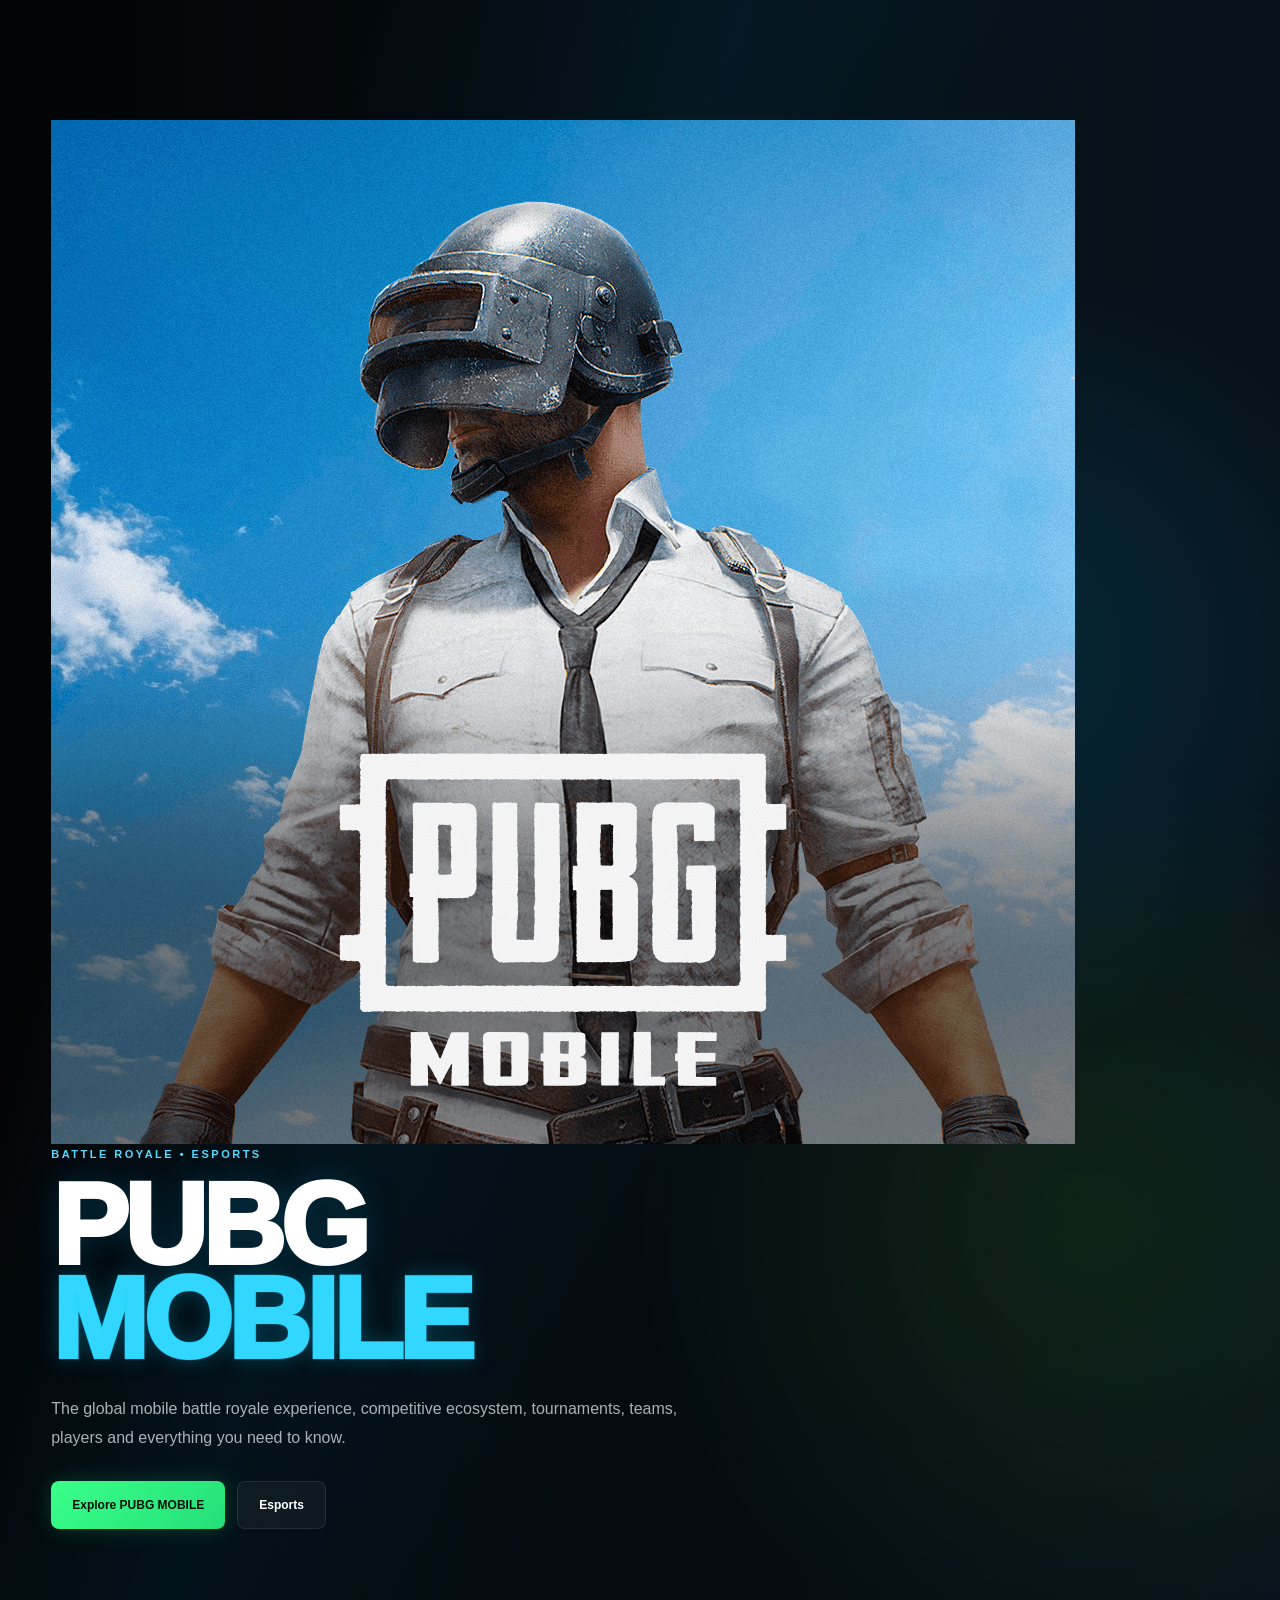
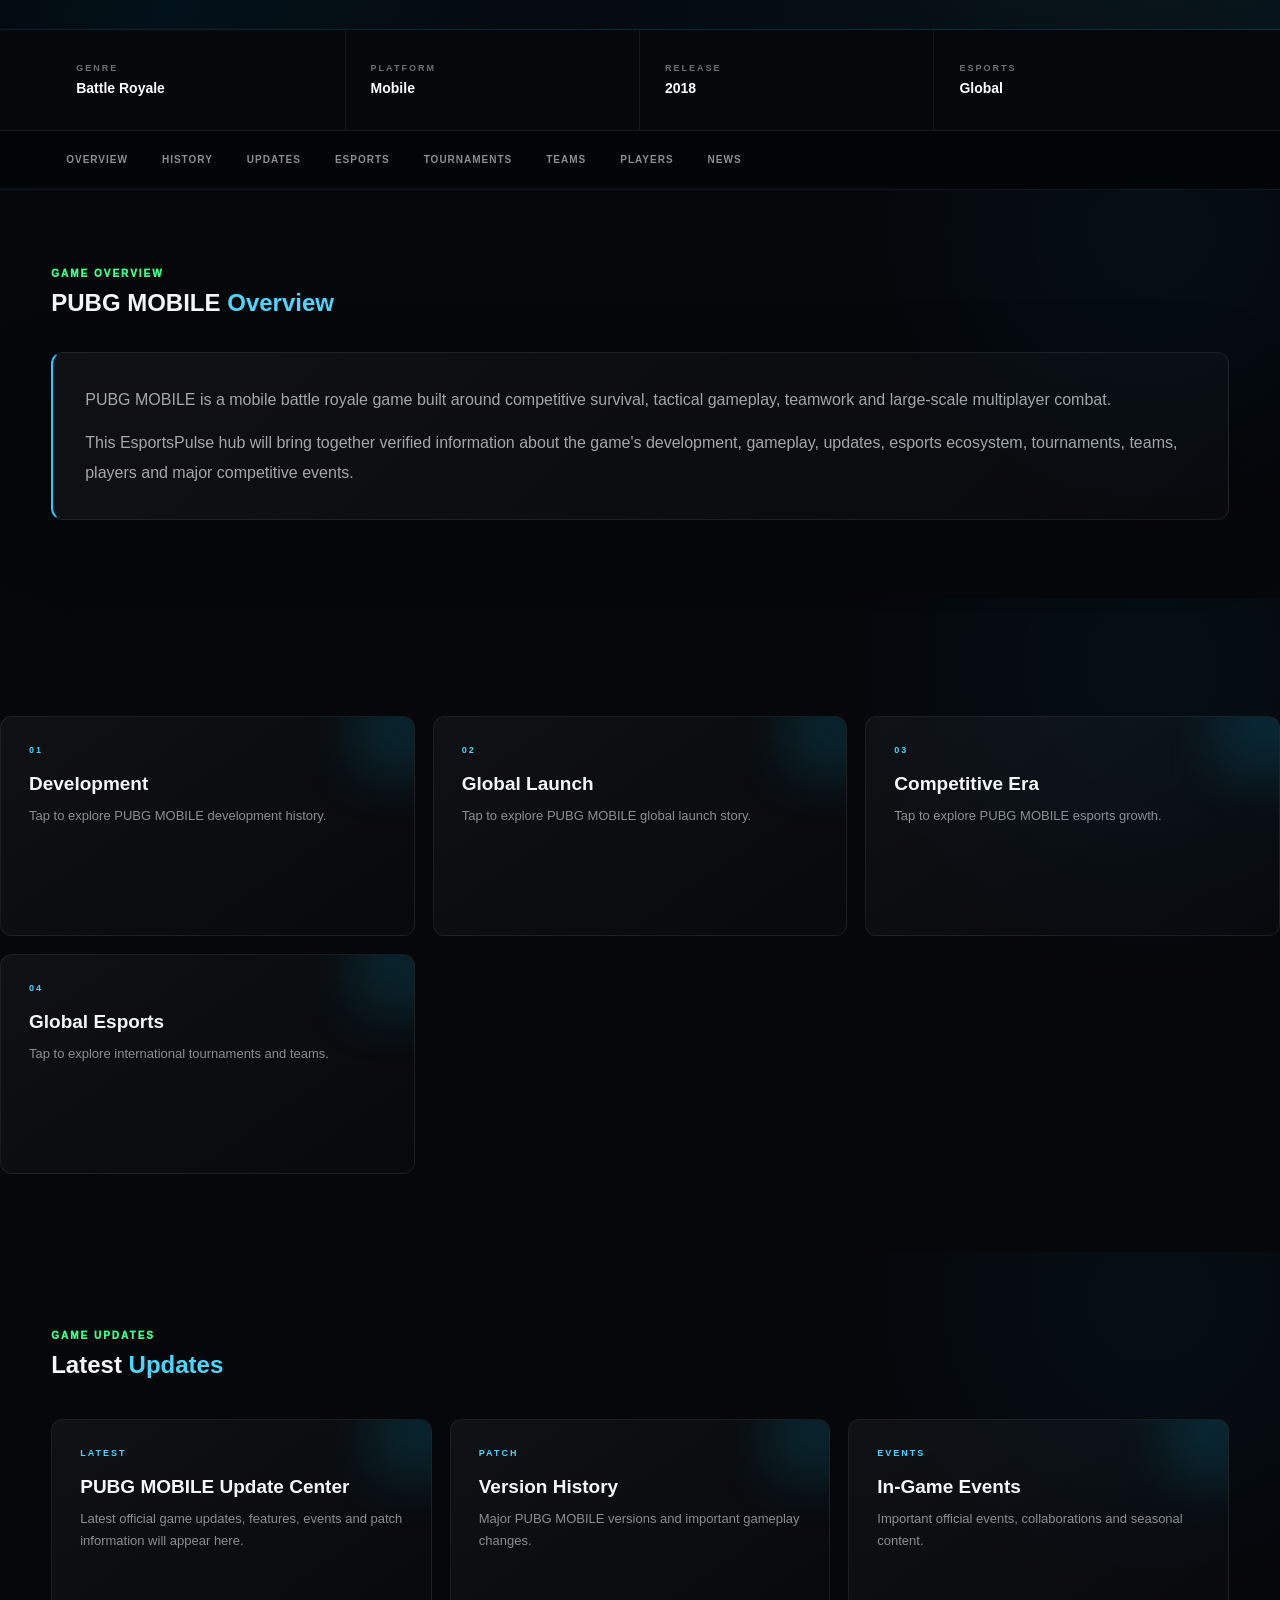
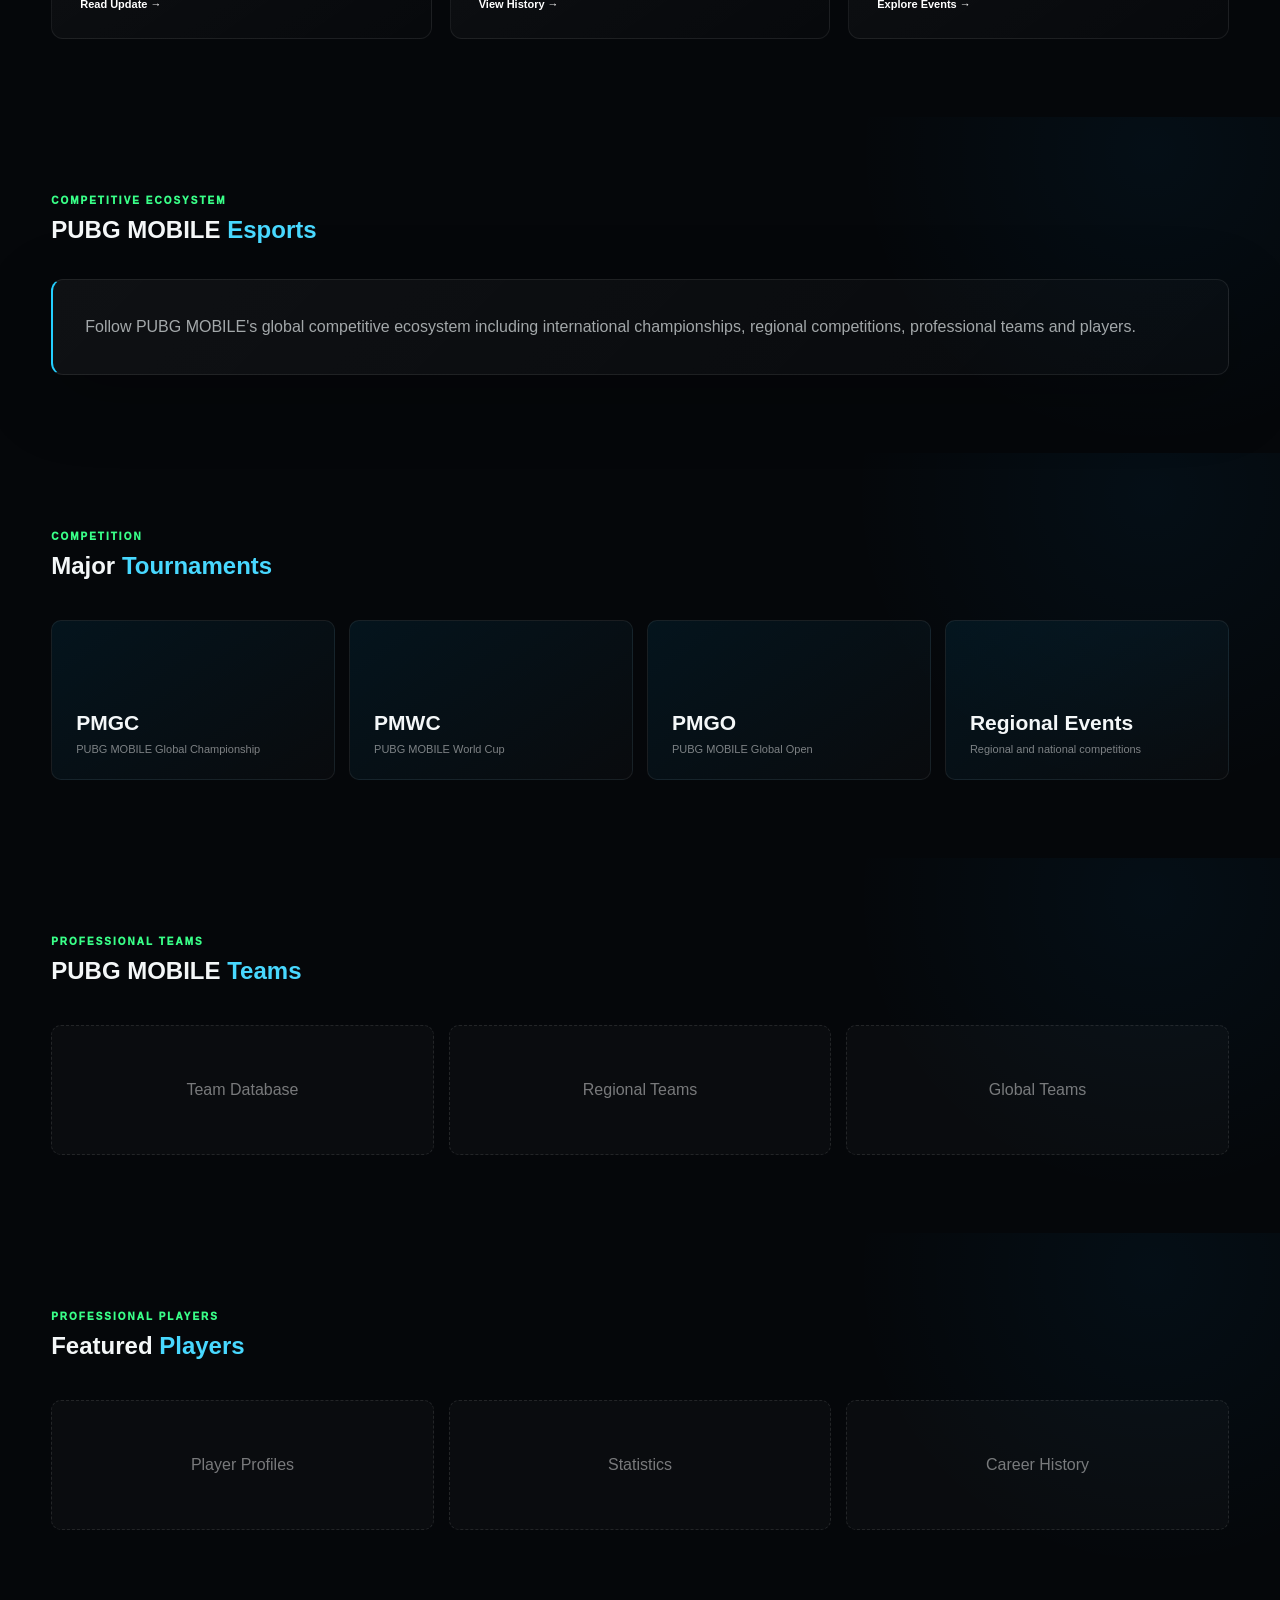
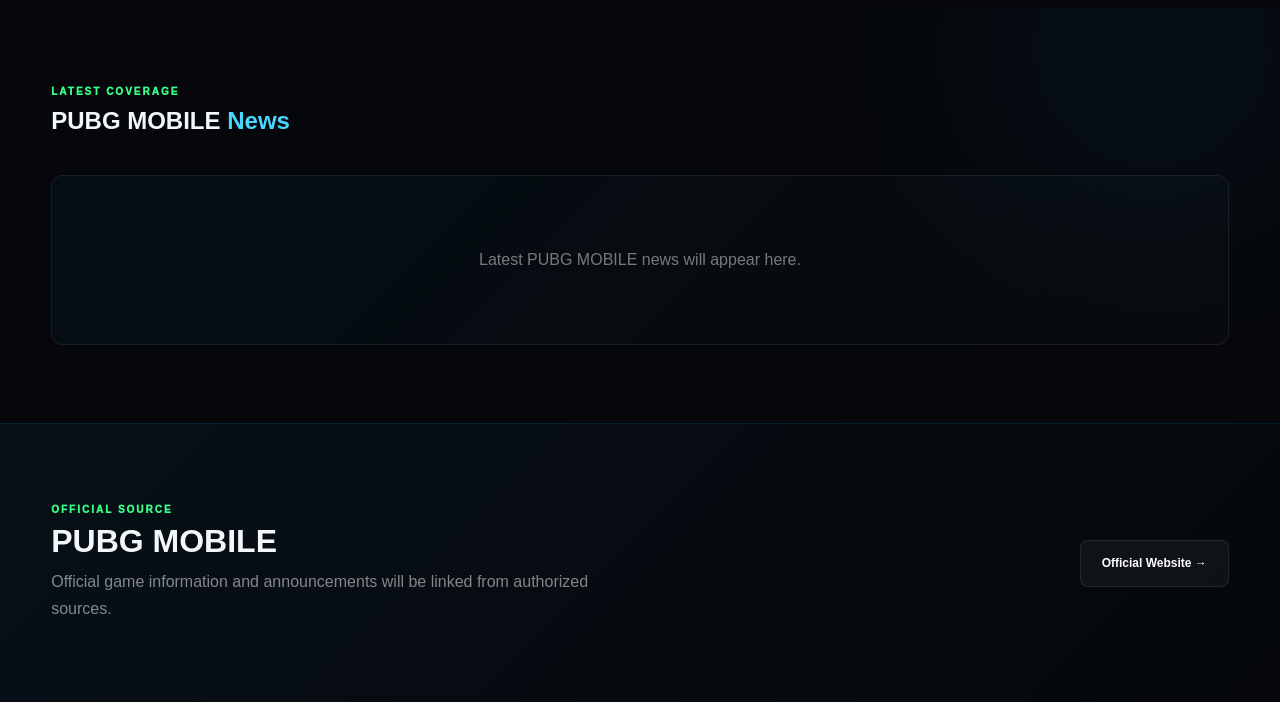
==== pages/games/pubg-mobile.html @ f6b33e16 "Update pubg-mobile.html" ====
<!DOCTYPE html>
<html lang="en">

<head>

    <meta charset="UTF-8">

    <meta
        name="viewport"
        content="width=device-width, initial-scale=1.0"
    >

    <title>PUBG MOBILE — EsportsPulse</title>

    <meta
        name="description"
        content="PUBG MOBILE — game history, updates, esports, tournaments, teams, players and latest news on EsportsPulse."
    >

    <meta
        name="theme-color"
        content="#05070a"
    >

    <link
        rel="stylesheet"
        href="../../css/style.css"
    >
    <style>
       .pubg-page {
       background: #05070a !important;
     }

       .pubg-hero {
       min-height: 650px !important;
       background: linear-gradient(90deg, #020406, #07131b) !important;
     }

       .pubg-hero h1 {
       color: #ffffff !important;
     }

       .pubg-hero h1 span {
       color: #31d7ff !important;
     }
</style>
</head>

<body>

    <!-- ================= PUBG MOBILE PAGE ================= -->

    <main class="pubg-page">

        <!-- HERO -->

        <section class="pubg-hero">

            <div class="pubg-hero-overlay"></div>

            <div class="pubg-hero-content">
                <img
                 src="../../assets/pubg-mobile-logo.jpg"
                 alt="PUBG MOBILE"
                 class="pubg-logo"
                 >

                <span class="eyebrow">
                    BATTLE ROYALE • ESPORTS
                </span>

                <h1>
                    PUBG
                    <span>MOBILE</span>
                </h1>

                <p>
                    The global mobile battle royale experience,
                    competitive ecosystem, tournaments, teams,
                    players and everything you need to know.
                </p>

                <div class="pubg-actions">

                    <a
                        href="#overview"
                        class="primary-button"
                    >
                        Explore PUBG MOBILE
                    </a>

                    <a
                        href="#esports"
                        class="secondary-button"
                    >
                        Esports
                    </a>

                </div>

            </div>

        </section>


        <!-- QUICK INFORMATION -->

        <section class="pubg-quick">

            <div class="container">

                <div class="pubg-quick-grid">

                    <div>
                        <small>GENRE</small>
                        <strong>Battle Royale</strong>
                    </div>

                    <div>
                        <small>PLATFORM</small>
                        <strong>Mobile</strong>
                    </div>

                    <div>
                        <small>RELEASE</small>
                        <strong>2018</strong>
                    </div>

                    <div>
                        <small>ESPORTS</small>
                        <strong>Global</strong>
                    </div>

                </div>

            </div>

        </section>


        <!-- NAVIGATION -->

        <section class="pubg-navigation">

            <div class="container">

                <nav>

                    <a href="#overview">
                        Overview
                    </a>

                    <a href="#history">
                        History
                    </a>

                    <a href="#updates">
                        Updates
                    </a>

                    <a href="#esports">
                        Esports
                    </a>

                    <a href="#tournaments">
                        Tournaments
                    </a>

                    <a href="#teams">
                        Teams
                    </a>

                    <a href="#players">
                        Players
                    </a>

                    <a href="#news">
                        News
                    </a>

                </nav>

            </div>

        </section>


        <!-- OVERVIEW -->

        <section
            class="section pubg-section"
            id="overview"
        >

            <div class="container">

                <span class="eyebrow">
                    GAME OVERVIEW
                </span>

                <h2>
                    PUBG MOBILE
                    <span>Overview</span>
                </h2>

                <div class="pubg-info-card">

                    <p>
                        PUBG MOBILE is a mobile battle royale
                        game built around competitive survival,
                        tactical gameplay, teamwork and large-scale
                        multiplayer combat.
                    </p>

                    <p>
                        This EsportsPulse hub will bring together
                        verified information about the game's
                        development, gameplay, updates, esports
                        ecosystem, tournaments, teams, players
                        and major competitive events.
                    </p>

                </div>

            </div>

        </section>


        <!-- HISTORY -->

        <section
            class="section pubg-section"
            id="history"
        >
            <div class="pubg-update-grid">

    <article class="pubg-update-card" onclick="showHistory('development')">
        <span>01</span>
        <h3>Development</h3>
        <p>Tap to explore PUBG MOBILE development history.</p>
    </article>

    <article class="pubg-update-card" onclick="showHistory('launch')">
        <span>02</span>
        <h3>Global Launch</h3>
        <p>Tap to explore PUBG MOBILE global launch story.</p>
    </article>

    <article class="pubg-update-card" onclick="showHistory('competitive')">
        <span>03</span>
        <h3>Competitive Era</h3>
        <p>Tap to explore PUBG MOBILE esports growth.</p>
    </article>

    <article class="pubg-update-card" onclick="showHistory('esports')">
        <span>04</span>
        <h3>Global Esports</h3>
        <p>Tap to explore international tournaments and teams.</p>
    </article>

</div>

<div id="historyPopup" class="history-popup">

    <div class="history-content">

        <button onclick="closeHistory()">✕</button>

        <div id="historyText"></div>

    </div>

</div>

            <div id="blueZoneScan" class="blue-zone-scan">

    <div class="radar-circle"></div>
    <div class="radar-circle delay1"></div>
    <div class="radar-circle delay2"></div>

    <div class="scan-content">
        <h1>ESPORTSPULSE DATABASE</h1>

        <h2 id="scanStatus">
            SCANNING PUBG ARCHIVES...
        </h2>

        <div class="progress-bar">
            <div class="progress-fill"></div>
        </div>

        <p>ACCESSING CLASSIFIED INFORMATION</p>

    </div>

            </div>
            

        </section>


        <!-- UPDATES -->

        <section
            class="section pubg-section"
            id="updates"
        >

            <div class="container">

                <span class="eyebrow">
                    GAME UPDATES
                </span>

                <h2>
                    Latest
                    <span>Updates</span>
                </h2>

                <div class="pubg-update-grid">

                    <article class="pubg-update-card">

                        <span>
                            LATEST
                        </span>

                        <h3>
                            PUBG MOBILE Update Center
                        </h3>

                        <p>
                            Latest official game updates,
                            features, events and patch information
                            will appear here.
                        </p>

                        <a href="#">
                            Read Update →
                        </a>

                    </article>


                    <article class="pubg-update-card">

                        <span>
                            PATCH
                        </span>

                        <h3>
                            Version History
                        </h3>

                        <p>
                            Major PUBG MOBILE versions and
                            important gameplay changes.
                        </p>

                        <a href="#">
                            View History →
                        </a>

                    </article>


                    <article class="pubg-update-card">

                        <span>
                            EVENTS
                        </span>

                        <h3>
                            In-Game Events
                        </h3>

                        <p>
                            Important official events,
                            collaborations and seasonal content.
                        </p>

                        <a href="#">
                            Explore Events →
                        </a>

                    </article>

                </div>

            </div>

        </section>


        <!-- ESPORTS -->

        <section
            class="section pubg-section"
            id="esports"
        >

            <div class="container">

                <span class="eyebrow">
                    COMPETITIVE ECOSYSTEM
                </span>

                <h2>
                    PUBG MOBILE
                    <span>Esports</span>
                </h2>

                <div class="pubg-info-card">

                    <p>
                        Follow PUBG MOBILE's global competitive
                        ecosystem including international
                        championships, regional competitions,
                        professional teams and players.
                    </p>

                </div>

            </div>

        </section>


        <!-- TOURNAMENTS -->

        <section
            class="section pubg-section"
            id="tournaments"
        >

            <div class="container">

                <span class="eyebrow">
                    COMPETITION
                </span>

                <h2>
                    Major
                    <span>Tournaments</span>
                </h2>

                <div class="pubg-tournament-grid">

                    <article>
                        <h3>
                            PMGC
                        </h3>

                        <p>
                            PUBG MOBILE Global Championship
                        </p>
                    </article>


                    <article>
                        <h3>
                            PMWC
                        </h3>

                        <p>
                            PUBG MOBILE World Cup
                        </p>
                    </article>


                    <article>
                        <h3>
                            PMGO
                        </h3>

                        <p>
                            PUBG MOBILE Global Open
                        </p>
                    </article>


                    <article>
                        <h3>
                            Regional Events
                        </h3>

                        <p>
                            Regional and national competitions
                        </p>
                    </article>

                </div>

            </div>

        </section>


        <!-- TEAMS -->

        <section
            class="section pubg-section"
            id="teams"
        >

            <div class="container">

                <span class="eyebrow">
                    PROFESSIONAL TEAMS
                </span>

                <h2>
                    PUBG MOBILE
                    <span>Teams</span>
                </h2>

                <div class="pubg-placeholder-grid">

                    <div>
                        Team Database
                    </div>

                    <div>
                        Regional Teams
                    </div>

                    <div>
                        Global Teams
                    </div>

                </div>

            </div>

        </section>


        <!-- PLAYERS -->

        <section
            class="section pubg-section"
            id="players"
        >

            <div class="container">

                <span class="eyebrow">
                    PROFESSIONAL PLAYERS
                </span>

                <h2>
                    Featured
                    <span>Players</span>
                </h2>

                <div class="pubg-placeholder-grid">

                    <div>
                        Player Profiles
                    </div>

                    <div>
                        Statistics
                    </div>

                    <div>
                        Career History
                    </div>

                </div>

            </div>

        </section>


        <!-- NEWS -->

        <section
            class="section pubg-section"
            id="news"
        >

            <div class="container">

                <span class="eyebrow">
                    LATEST COVERAGE
                </span>

                <h2>
                    PUBG MOBILE
                    <span>News</span>
                </h2>

                <div class="pubg-news-placeholder">

                    Latest PUBG MOBILE news will appear here.

                </div>

            </div>

        </section>


        <!-- OFFICIAL SOURCE -->

        <section class="pubg-source">

            <div class="container">

                <div>

                    <span class="eyebrow">
                        OFFICIAL SOURCE
                    </span>

                    <h2>
                        PUBG MOBILE
                    </h2>

                    <p>
                        Official game information and announcements
                        will be linked from authorized sources.
                    </p>

                </div>

                <a
                    href="https://www.pubgmobile.com/"
                    target="_blank"
                    rel="noopener noreferrer"
                    class="secondary-button"
                >
                    Official Website →
                </a>

            </div>

        </section>
        
        
    <script src="../../js/main.js"></script>

    <style>
  .history-popup{
    display:none;
    position:fixed;
    top:0;
    left:0;
    width:100%;
    height:100%;
    background:rgba(0,0,0,0.85);
    z-index:999999;
    justify-content:center;
    align-items:center;
}

.history-content{
    background:linear-gradient(
      135deg,
      #081018,
      #111
    );
    color:white;
    width:90%;
    max-width:800px;
    max-height:80vh;
    overflow-y:auto;
    padding:30px;
    border-radius:18px;
    border:1px solid #31d7ff;
    box-shadow:0 0 30px rgba(49,215,255,.4);
    position:relative;
}
.blue-zone-scan{
    .scan-content{
    text-align:center;
    color:#31d7ff;
    z-index:2;
}

.scan-content h1{
    font-size:38px;
    text-shadow:0 0 20px #31d7ff;
}

.scan-content h2{
    margin:15px 0;
    animation:flicker 1s infinite;
}

.progress-bar{
    width:300px;
    height:8px;
    background:#111;
    border-radius:20px;
    overflow:hidden;
    margin:20px auto;
    border:1px solid #31d7ff;
}

.progress-fill{
    width:0%;
    height:100%;
    background:#31d7ff;
    animation:loading 3s linear forwards;
}

@keyframes loading{
    from{width:0%;}
    to{width:100%;}
}

.radar-circle{
    position:absolute;
    width:150px;
    height:150px;
    border:2px solid #31d7ff;
    border-radius:50%;
    animation:radar 2s linear infinite;
}

.delay1{
    animation-delay:.7s;
}

.delay2{
    animation-delay:1.4s;
}

@keyframes radar{
    0%{
        transform:scale(.5);
        opacity:1;
    }
    100%{
        transform:scale(4);
        opacity:0;
    }
}

@keyframes flicker{
    50%{
        opacity:.5;
    }
}
display:none;
position:fixed;
top:0;
left:0;
width:100%;
height:100%;
background:rgba(0,150,255,.15);
backdrop-filter:blur(6px);
z-index:99998;
justify-content:center;
align-items:center;
animation:bluePulse 1s linear infinite;
}

.scan-text{
font-size:32px;
font-weight:bold;
color:#31d7ff;
text-shadow:0 0 20px #31d7ff;
}

@keyframes bluePulse{
0%{background:rgba(0,150,255,.05);}
50%{background:rgba(0,150,255,.25);}
100%{background:rgba(0,150,255,.05);}
}
    </style>

    <script>

function showHistory(type){

document.getElementById("blueZoneScan").style.display="flex";

setTimeout(function(){

document.getElementById("blueZoneScan").style.display="none";

document.getElementById("historyPopup").style.display="flex";
const status=document.getElementById("scanStatus");

status.innerHTML="ACCESSING DATABASE...";
    setTimeout(()=>{
 document.getElementById("scanStatus").innerHTML=
 "DECRYPTING FILES...";
},1000);

setTimeout(()=>{
 document.getElementById("scanStatus").innerHTML=
 "ACCESS GRANTED";
},2000);
let text="";

if(type==="development"){

text=`
<h2>PUBG MOBILE Development</h2>

<p>
PUBG MOBILE was developed by Tencent Games in partnership with
KRAFTON. The goal was to bring the original PUBG experience
to smartphones while maintaining realistic gameplay, tactical
combat and battle royale mechanics.
</p>

<p>
The game introduced Erangel, Miramar, Sanhok and Livik while
continuously improving graphics, optimization and esports features.
</p>
`;

}

if(type==="launch"){

text=`
<h2>Global Launch</h2>

<p>
PUBG MOBILE officially launched worldwide on March 19, 2018.
The game rapidly became one of the most downloaded mobile games
in history.
</p>

<p>
Its free-to-play model, realistic gunplay and regular updates
helped build a massive global player base.
</p>
`;

}

if(type==="competitive"){

text=`
<h2>Competitive Era</h2>

<p>
PUBG MOBILE evolved from a casual game into a professional
esports title. Regional leagues, official tournaments and
qualifiers were introduced globally.
</p>

<p>
Professional organizations invested heavily in PUBG MOBILE,
creating one of the largest mobile esports ecosystems.
</p>
`;

}

if(type==="esports"){

text=`
<h2>Global Esports</h2>

<p>
PUBG MOBILE hosts PMGC, PMWC, PMGO and major regional events.
Teams from Asia, Europe, Americas, MENA and Africa compete
for international titles and multi-million dollar prize pools.
</p>

<p>
The esports ecosystem now includes hundreds of professional
teams and players worldwide.
</p>
`;

}

document.getElementById("historyText").innerHTML=text;

},3000);

}

function closeHistory(){
document.getElementById("historyPopup").style.display="none";
}

    </script>
        
</body>

  </html>
---- css/style.css ----
/* =========================================================
   ESPORTSPULSE
   PREMIUM GLOBAL ESPORTS PLATFORM
   COMPLETE PRODUCTION CSS
   ========================================================= */

:root {
    --bg: #030508;
    --bg2: #070b10;
    --bg3: #0b1118;

    --panel: rgba(13, 19, 27, .88);
    --panel2: rgba(18, 26, 36, .96);

    --white: #f5f7fa;
    --silver: #c5ced8;
    --muted: #8995a4;

    --blue: #00a8ff;
    --blue2: #36c7ff;

    --green: #39ff88;
    --green2: #12d56b;

    --red: #ff3150;
    --orange: #ff9d3d;

    --border: rgba(255,255,255,.085);

    --blue-glow:
        0 0 18px rgba(0,168,255,.35),
        0 0 45px rgba(0,168,255,.12);

    --green-glow:
        0 0 18px rgba(57,255,136,.32),
        0 0 45px rgba(57,255,136,.10);

    --red-glow:
        0 0 18px rgba(255,49,80,.35),
        0 0 45px rgba(255,49,80,.10);

    --radius: 14px;
}

/* =========================================================
   RESET
   ========================================================= */

* {
    margin: 0;
    padding: 0;
    box-sizing: border-box;
}

html {
    scroll-behavior: smooth;
}

body {
    min-height: 100vh;

    font-family:
        Inter,
        Arial,
        Helvetica,
        sans-serif;

    color: var(--white);

    background:
        radial-gradient(
            circle at 10% 0%,
            rgba(0,168,255,.12),
            transparent 27%
        ),
        radial-gradient(
            circle at 90% 15%,
            rgba(57,255,136,.075),
            transparent 25%
        ),
        radial-gradient(
            circle at 50% 100%,
            rgba(0,168,255,.06),
            transparent 32%
        ),
        linear-gradient(
            135deg,
            #020305 0%,
            #070b10 48%,
            #030508 100%
        );

    overflow-x: hidden;
}

body::before {
    content: "";

    position: fixed;
    inset: 0;

    z-index: -10;

    pointer-events: none;

    background-image:
        linear-gradient(
            rgba(255,255,255,.025) 1px,
            transparent 1px
        ),
        linear-gradient(
            90deg,
            rgba(255,255,255,.025) 1px,
            transparent 1px
        );

    background-size: 48px 48px;

    opacity: .5;
}

body::after {
    content: "";

    position: fixed;

    width: 650px;
    height: 650px;

    left: 50%;
    top: 20%;

    transform: translate(-50%, -50%);

    border-radius: 50%;

    background:
        radial-gradient(
            circle,
            rgba(0,168,255,.055),
            transparent 68%
        );

    pointer-events: none;

    z-index: -9;
}

a {
    color: inherit;
    text-decoration: none;
}

button {
    font: inherit;
}

img {
    max-width: 100%;
    display: block;
}

.container {
    width: min(1180px, 92%);
    margin: 0 auto;
}

/* =========================================================
   HEADER
   ========================================================= */

.site-header {
    position: sticky;
    top: 0;
    z-index: 5000;

    background:
        rgba(3,5,8,.88);

    border-bottom:
        1px solid var(--border);

    backdrop-filter: blur(18px);
    -webkit-backdrop-filter: blur(18px);

    box-shadow:
        0 12px 45px rgba(0,0,0,.28);
}

.header-container {
    width: min(1240px, 94%);
    min-height: 72px;

    margin: auto;

    display: flex;
    align-items: center;
    justify-content: space-between;

    gap: 24px;
}

/* =========================================================
   BRAND
   ========================================================= */

.brand {
    display: flex;
    align-items: center;

    gap: 10px;

    white-space: nowrap;
}

.brand-mark {
    width: 36px;
    height: 36px;

    display: flex;
    align-items: center;
    justify-content: center;

    border:
        1px solid rgba(0,168,255,.65);

    border-radius: 8px;

    color: white;

    background:
        linear-gradient(
            145deg,
            rgba(0,168,255,.22),
            rgba(57,255,136,.07)
        );

    font-size: 12px;
    font-weight: 950;

    box-shadow:
        0 0 18px rgba(0,168,255,.18);
}

.brand-text {
    color: var(--white);

    font-size: 20px;
    font-weight: 950;

    letter-spacing: -1px;
}

.brand-text span {
    color: var(--blue);

    text-shadow:
        0 0 16px rgba(0,168,255,.55);
}

/* =========================================================
   MAIN NAVIGATION
   ========================================================= */

.main-nav {
    display: flex;
    align-items: center;

    gap: 19px;
}

.main-nav a {
    position: relative;

    color: var(--silver);

    font-size: 12px;
    font-weight: 800;

    transition:
        color .25s ease;
}

.main-nav a::after {
    content: "";

    position: absolute;

    left: 50%;
    bottom: -10px;

    width: 0;
    height: 2px;

    transform: translateX(-50%);

    background:
        linear-gradient(
            90deg,
            var(--blue),
            var(--green)
        );

    box-shadow:
        0 0 10px var(--blue);

    transition: width .25s ease;
}

.main-nav a:hover,
.main-nav a.active {
    color: white;
}

.main-nav a:hover::after,
.main-nav a.active::after {
    width: 100%;
}

/* =========================================================
   AI BUTTON
   ========================================================= */

.ai-button {
    display: inline-flex;
    align-items: center;

    gap: 7px;

    padding: 9px 13px;

    border:
        1px solid rgba(57,255,136,.38);

    border-radius: 8px;

    color: var(--green);

    background:
        rgba(57,255,136,.055);

    font-size: 11px;
    font-weight: 900;

    white-space: nowrap;

    transition: .25s ease;
}

.ai-icon {
    font-size: 15px;

    text-shadow:
        0 0 12px var(--green);
}

.ai-button:hover {
    color: white;

    border-color:
        rgba(57,255,136,.7);

    background:
        rgba(57,255,136,.12);

    box-shadow:
        var(--green-glow);

    transform:
        translateY(-2px);
}

/* =========================================================
   MOBILE MENU
   ========================================================= */

.menu-toggle {
    display: none;

    width: 40px;
    height: 40px;

    padding: 8px;

    border:
        1px solid var(--border);

    border-radius: 8px;

    background:
        rgba(255,255,255,.04);

    cursor: pointer;
}

.menu-toggle span {
    display: block;

    width: 100%;
    height: 2px;

    margin: 5px 0;

    background: white;
}

/* =========================================================
   HERO
   ========================================================= */

.hero {
    min-height: 560px;

    position: relative;

    display: flex;
    align-items: center;

    overflow: hidden;

    border-bottom:
        1px solid var(--border);
}

.hero-background {
    position: absolute;
    inset: 0;

    background:
        radial-gradient(
            circle at 75% 45%,
            rgba(0,168,255,.14),
            transparent 28%
        ),
        radial-gradient(
            circle at 20% 80%,
            rgba(57,255,136,.06),
            transparent 25%
        ),
        linear-gradient(
            90deg,
            rgba(3,5,8,.96),
            rgba(3,5,8,.55),
            rgba(3,5,8,.9)
        );

    z-index: 0;
}

.hero-grid {
    position: absolute;
    inset: 0;

    background-image:
        linear-gradient(
            rgba(0,168,255,.055) 1px,
            transparent 1px
        ),
        linear-gradient(
            90deg,
            rgba(0,168,255,.055) 1px,
            transparent 1px
        );

    background-size: 55px 55px;

    transform:
        perspective(650px)
        rotateX(55deg)
        scale(1.4);

    transform-origin:
        center bottom;

    opacity: .6;

    animation:
        heroGridMove 14s linear infinite;
}

.hero-content {
    position: relative;

    z-index: 3;

    width: min(1180px,92%);

    margin: auto;

    padding:
        105px 0 120px;
}

.hero-badge {
    display: inline-flex;
    align-items: center;

    gap: 8px;

    padding: 8px 13px;

    margin-bottom: 23px;

    border:
        1px solid rgba(255,49,80,.35);

    border-radius: 999px;

    color: #ff6a80;

    background:
        rgba(255,49,80,.055);

    font-size: 10px;

    font-weight: 950;

    letter-spacing: 1.5px;
}

.live-dot {
    width: 8px;
    height: 8px;

    display: inline-block;

    border-radius: 50%;

    background: var(--red);

    box-shadow:
        0 0 12px var(--red);

    animation:
        livePulse 1.3s infinite;
}

.hero h1 {
    max-width: 850px;

    font-size:
        clamp(45px,7vw,82px);

    line-height: .96;

    letter-spacing: -4px;

    font-weight: 950;

    margin-bottom: 25px;
}

.hero h1 span {
    color: var(--blue);

    text-shadow:
        0 0 25px rgba(0,168,255,.38);
}

.hero p {
    max-width: 650px;

    color: var(--muted);

    font-size: 16px;

    line-height: 1.75;

    margin-bottom: 31px;
}

.hero-actions {
    display: flex;

    flex-wrap: wrap;

    gap: 12px;
}

/* =========================================================
   HERO STATUS
   ========================================================= */

.hero-status {
    position: absolute;

    right: 5%;
    bottom: 30px;

    z-index: 4;

    display: flex;

    gap: 30px;

    padding: 14px 18px;

    border:
        1px solid var(--border);

    border-radius: 10px;

    background:
        rgba(5,8,12,.7);

    backdrop-filter: blur(12px);
}

.hero-status div {
    display: flex;
    flex-direction: column;

    gap: 3px;
}

.hero-status strong {
    color: var(--green);

    font-size: 11px;

    letter-spacing: 1px;
}

.hero-status span {
    color: var(--muted);

    font-size: 9px;

    letter-spacing: .8px;
}

/* =========================================================
   BUTTONS
   ========================================================= */

.primary-button,
.secondary-button {
    min-height: 47px;

    display: inline-flex;

    align-items: center;
    justify-content: center;

    padding: 0 21px;

    border-radius: 8px;

    font-size: 12px;

    font-weight: 900;

    transition: .25s ease;
}

.primary-button {
    color: #031008;

    background:
        linear-gradient(
            135deg,
            var(--green),
            #24df79
        );

    box-shadow:
        0 0 22px rgba(57,255,136,.18);
}

.primary-button:hover {
    transform:
        translateY(-3px);

    box-shadow:
        0 0 35px rgba(57,255,136,.34);
}

.secondary-button {
    color: white;

    border:
        1px solid var(--border);

    background:
        rgba(255,255,255,.045);
}

.secondary-button:hover {
    color: var(--blue);

    border-color:
        rgba(0,168,255,.5);

    box-shadow:
        var(--blue-glow);

    transform:
        translateY(-3px);
}

/* =========================================================
   GENERAL SECTION
   ========================================================= */

.section {
    padding: 78px 0;
}

.section-heading {
    display: flex;

    align-items: flex-end;

    justify-content: space-between;

    gap: 25px;

    margin-bottom: 30px;
}

.eyebrow {
    display: block;

    margin-bottom: 8px;

    color: var(--green);

    font-size: 10px;

    font-weight: 950;

    letter-spacing: 2px;
}

.section-heading h2 {
    font-size:
        clamp(28px,4vw,39px);

    line-height: 1.1;

    letter-spacing: -1.5px;
}

.section-heading h2 span {
    color: var(--blue);

    text-shadow:
        0 0 18px rgba(0,168,255,.2);
}

.view-all {
    color: var(--silver);

    font-size: 11px;

    font-weight: 900;

    white-space: nowrap;

    transition: .25s ease;
}

.view-all:hover {
    color: var(--green);

    transform:
        translateX(3px);
}

/* =========================================================
   BREAKING NEWS
   ========================================================= */

.breaking-section {
    padding: 20px 0 0;
}

.breaking-bar {
    min-height: 50px;

    display: grid;

    grid-template-columns:
        auto 1fr auto;

    align-items: center;

    gap: 17px;

    padding: 0 16px;

    border:
        1px solid rgba(255,49,80,.22);

    border-radius: 9px;

    background:
        linear-gradient(
            90deg,
            rgba(255,49,80,.075),
            rgba(255,255,255,.025)
        );
}

.breaking-label {
    display: flex;

    align-items: center;

    gap: 8px;

    color: #ff637a;

    font-size: 10px;

    font-weight: 950;

    letter-spacing: 1.3px;
}

.breaking-content {
    overflow: hidden;

    color: var(--silver);

    font-size: 11px;

    white-space: nowrap;

    text-overflow: ellipsis;
}

.breaking-bar > a {
    color: var(--green);

    font-size: 10px;

    font-weight: 900;
}

/* =========================================================
   NEWS
   ========================================================= */

.news-grid {
    display: grid;

    grid-template-columns:
        repeat(3,1fr);

    gap: 20px;
}

.news-card {
    overflow: hidden;

    border:
        1px solid var(--border);

    border-radius: var(--radius);

    background:
        linear-gradient(
            145deg,
            rgba(255,255,255,.055),
            rgba(255,255,255,.015)
        );

    transition: .3s ease;
}

.news-card:hover {
    transform:
        translateY(-7px);

    border-color:
        rgba(0,168,255,.42);

    box-shadow:
        var(--blue-glow);
}

.news-placeholder {
    height: 205px;

    display: flex;

    align-items: flex-end;

    padding: 18px;

    position: relative;

    overflow: hidden;

    background:
        radial-gradient(
            circle at 70% 30%,
            rgba(0,168,255,.22),
            transparent 28%
        ),
        linear-gradient(
            135deg,
            #0c131c,
            #05080d
        );
}

.news-placeholder::before {
    content: "";

    position: absolute;
    inset: 0;

    background-image:
        linear-gradient(
            rgba(0,168,255,.06) 1px,
            transparent 1px
        ),
        linear-gradient(
            90deg,
            rgba(0,168,255,.06) 1px,
            transparent 1px
        );

    background-size: 35px 35px;

    transform:
        skewY(-8deg);
}

.news-placeholder span {
    position: relative;

    color: rgba(255,255,255,.25);

    font-size: 24px;

    font-weight: 950;

    letter-spacing: -1px;
}

.news-card-content {
    padding: 20px;
}

.news-category {
    display: inline-block;

    margin-bottom: 11px;

    color: var(--green);

    font-size: 9px;

    font-weight: 950;

    letter-spacing: 1.6px;
}

.news-card h3 {
    font-size: 18px;

    line-height: 1.42;

    margin-bottom: 10px;
}

.news-card p {
    color: var(--muted);

    font-size: 12px;

    line-height: 1.65;

    margin-bottom: 15px;
}

.read-more {
    color: var(--blue);

    font-size: 10px;

    font-weight: 900;
}

/* Featured */

.featured-news {
    grid-column: span 1;
}

/* =========================================================
   GAMES
   ========================================================= */

.games-section {
    background:
        linear-gradient(
            180deg,
            transparent,
            rgba(0,168,255,.025),
            transparent
        );
}

.games-grid {
    display: grid;

    grid-template-columns:
        repeat(4,1fr);

    gap: 14px;
}

.game-card {
    min-height: 125px;

    position: relative;

    overflow: hidden;

    display: flex;

    flex-direction: column;

    justify-content: flex-end;

    padding: 20px;

    border:
        1px solid var(--border);

    border-radius: 12px;

    background:
        linear-gradient(
            145deg,
            #101720,
            #070b10
        );

    transition: .3s ease;
}

.game-card::before {
    content: "";

    position: absolute;

    width: 130px;
    height: 130px;

    right: -55px;
    top: -55px;

    border-radius: 50%;

    background:
        rgba(0,168,255,.1);

    filter: blur(15px);
}

.game-card > span {
    position: absolute;

    left: 18px;
    top: 15px;

    color:
        rgba(255,255,255,.25);

    font-size: 10px;

    font-weight: 900;
}

.game-card strong {
    position: relative;

    font-size: 14px;

    font-weight: 950;
}

.game-card small {
    position: relative;

    margin-top: 5px;

    color: var(--muted);

    font-size: 9px;
}

.game-card:hover {
    transform:
        translateY(-5px);

    border-color:
        rgba(0,168,255,.45);

    box-shadow:
        var(--blue-glow);
}

/* =========================================================
   TOURNAMENTS
   ========================================================= */

.tournament-grid {
    display: grid;

    grid-template-columns:
        repeat(3,1fr);

    gap: 18px;
}

.tournament-card {
    min-height: 230px;

    position: relative;

    overflow: hidden;

    padding: 24px;

    border:
        1px solid var(--border);

    border-radius: var(--radius);

    background:
        radial-gradient(
            circle at 85% 20%,
            rgba(0,168,255,.12),
            transparent 30%
        ),
        linear-gradient(
            145deg,
            #101720,
            #060a0f
        );

    transition: .3s ease;
}

.tournament-card:hover {
    transform:
        translateY(-6px);

    border-color:
        rgba(57,255,136,.35);

    box-shadow:
        var(--green-glow);
}

.tournament-status {
    display: inline-block;

    padding: 6px 9px;

    border-radius: 5px;

    color: var(--blue);

    background:
        rgba(0,168,255,.07);

    font-size: 9px;

    font-weight: 950;

    letter-spacing: 1px;
}

.tournament-status.live {
    color: #ff647a;

    background:
        rgba(255,49,80,.08);

    box-shadow:
        inset 0 0 0 1px rgba(255,49,80,.15);
}

.tournament-info {
    position: absolute;

    left: 24px;
    right: 24px;
    bottom: 24px;
}

.tournament-info small {
    color: var(--muted);

    font-size: 9px;

    letter-spacing: 1px;
}

.tournament-info h3 {
    margin: 7px 0 17px;

    font-size: 19px;

    line-height: 1.3;
}

.tournament-meta {
    display: flex;

    gap: 13px;

    color: var(--silver);

    font-size: 9px;
}

/* =========================================================
   TEAMS
   ========================================================= */

.teams-grid {
    display: grid;

    grid-template-columns:
        repeat(4,1fr);

    gap: 15px;
}

.team-card {
    min-height: 185px;

    display: flex;

    flex-direction: column;

    align-items: center;

    justify-content: center;

    text-align: center;

    padding: 20px;

    border:
        1px solid var(--border);

    border-radius: 13px;

    background:
        rgba(255,255,255,.025);

    transition: .3s ease;
}

.team-card:hover {
    transform:
        translateY(-5px);

    border-color:
        rgba(57,255,136,.4);

    box-shadow:
        var(--green-glow);
}

.team-logo {
    width: 68px;
    height: 68px;

    display: flex;

    align-items: center;
    justify-content: center;

    margin-bottom: 14px;

    border:
        1px solid rgba(0,168,255,.25);

    border-radius: 12px;

    color: var(--blue);

    background:
        rgba(0,168,255,.06);

    font-size: 10px;

    font-weight: 950;
}

.team-card strong {
    font-size: 13px;
}

.team-card span {
    margin-top: 5px;

    color: var(--muted);

    font-size: 9px;
}

/* =========================================================
   PLAYERS
   ========================================================= */

.players-grid {
    display: grid;

    grid-template-columns:
        repeat(3,1fr);

    gap: 18px;
}

.player-card {
    min-height: 230px;

    display: flex;

    flex-direction: column;

    justify-content: flex-end;

    overflow: hidden;

    border:
        1px solid var(--border);

    border-radius: 13px;

    background:
        linear-gradient(
            145deg,
            #111923,
            #06090d
        );

    transition: .3s ease;
}

.player-card:hover {
    transform:
        translateY(-6px);

    border-color:
        rgba(0,168,255,.4);

    box-shadow:
        var(--blue-glow);
}

.player-image {
    flex: 1;

    display: flex;

    align-items: center;
    justify-content: center;

    color:
        rgba(255,255,255,.13);

    font-size: 25px;

    font-weight: 950;

    background:
        radial-gradient(
            circle,
            rgba(0,168,255,.12),
            transparent 45%
        );
}

.player-card > div:last-child {
    padding: 18px;
}

.player-card > div:last-child span {
    color: var(--green);

    font-size: 8px;

    font-weight: 950;

    letter-spacing: 1px;
}

.player-card h3 {
    margin: 5px 0;

    font-size: 17px;
}

.player-card small {
    color: var(--muted);

    font-size: 9px;
}

/* =========================================================
   RANKINGS
   ========================================================= */

.ranking-table {
    overflow: hidden;

    border:
        1px solid var(--border);

    border-radius: 13px;

    background:
        rgba(255,255,255,.025);
}

.ranking-row {
    min-height: 62px;

    display: grid;

    grid-template-columns:
        70px 1fr 180px 100px;

    align-items: center;

    gap: 20px;

    padding: 0 22px;

    border-bottom:
        1px solid var(--border);

    color: var(--silver);

    font-size: 11px;
}

.ranking-row:last-child {
    border-bottom: none;
}

.ranking-header {
    min-height: 48px;

    color: var(--muted);

    background:
        rgba(255,255,255,.025);

    font-size: 9px;

    font-weight: 950;

    letter-spacing: 1px;
}

.ranking-row strong {
    color: white;
}

.ranking-row b {
    color: var(--green);
}

/* =========================================================
   PLATFORM CTA
   ========================================================= */

.platform-cta {
    position: relative;

    overflow: hidden;

    padding: 100px 0;

    border-top:
        1px solid var(--border);

    border-bottom:
        1px solid var(--border);

    background:
        radial-gradient(
            circle at 50% 45%,
            rgba(0,168,255,.13),
            transparent 32%
        ),
        linear-gradient(
            135deg,
            #05090e,
            #09111a,
            #04070b
        );
}

.platform-cta::before {
    content: "";

    position: absolute;

    inset: 0;

    background-image:
        linear-gradient(
            rgba(255,255,255,.025) 1px,
            transparent 1px
        ),
        linear-gradient(
            90deg,
            rgba(255,255,255,.025) 1px,
            transparent 1px
        );

    background-size: 45px 45px;

    opacity: .5;
}

.cta-content {
    position: relative;

    z-index: 2;

    max-width: 720px;

    margin: auto;

    text-align: center;
}

.cta-content h2 {
    margin-bottom: 18px;

    font-size:
        clamp(35px,6vw,60px);

    line-height: 1;

    letter-spacing: -3px;
}

.cta-content h2 span {
    display: block;

    color: var(--blue);

    text-shadow:
        0 0 25px rgba(0,168,255,.3);
}

.cta-content p {
    max-width: 620px;

    margin:
        0 auto 27px;

    color: var(--muted);

    font-size: 14px;

    line-height: 1.75;
}

/* =========================================================
   FOOTER
   ========================================================= */

.site-footer {
    padding: 60px 0 25px;

    background:
        #020305;

    border-top:
        1px solid var(--border);
}

.footer-grid {
    display: grid;

    grid-template-columns:
        2fr 1fr 1fr 1fr;

    gap: 45px;

    padding-bottom: 45px;

    border-bottom:
        1px solid var(--border);
}

.footer-brand p {
    max-width: 300px;

    margin-top: 15px;

    color: var(--muted);

    font-size: 11px;

    line-height: 1.7;
}

.footer-column {
    display: flex;

    flex-direction: column;

    gap: 10px;
}

.footer-column h4 {
    margin-bottom: 6px;

    color: white;

    font-size: 11px;

    letter-spacing: 1px;

    text-transform: uppercase;
}

.footer-column a {
    color: var(--muted);

    font-size: 10px;

    transition: .2s ease;
}

.footer-column a:hover {
    color: var(--green);

    transform:
        translateX(3px);
}

.footer-bottom {
    display: flex;

    align-items: center;

    justify-content: space-between;

    gap: 20px;

    padding-top: 20px;

    color: #5f6a77;

    font-size: 9px;
}

/* =========================================================
   15 SECOND CINEMATIC INTRO
   ========================================================= */

.ep-intro {
    position: fixed;

    inset: 0;

    z-index: 99999;

    display: flex;

    align-items: center;
    justify-content: center;

    overflow: hidden;

    background:
        radial-gradient(
            circle at center,
            #111e29,
            #05080c 48%,
            #010203 100%
        );

    animation:
        introExit 1.2s ease 14s forwards;

    pointer-events: none;
}

.ep-grid {
    position: absolute;

    inset: -100px;

    background-image:
        linear-gradient(
            rgba(0,168,255,.08) 1px,
            transparent 1px
        ),
        linear-gradient(
            90deg,
            rgba(0,168,255,.08) 1px,
            transparent 1px
        );

    background-size: 55px 55px;

    transform:
        perspective(500px)
        rotateX(58deg)
        scale(1.5);

    transform-origin:
        center bottom;

    opacity: 0;

    animation:
        introGridIn 2s ease forwards,
        introGridMove 8s linear 2s infinite;
}

.ep-scanline {
    position: absolute;

    top: -10%;
    left: 0;

    width: 100%;
    height: 2px;

    background:
        linear-gradient(
            90deg,
            transparent,
            var(--blue),
            var(--green),
            var(--blue),
            transparent
        );

    box-shadow:
        0 0 15px var(--blue),
        0 0 35px var(--green);

    animation:
        introScan 4s ease-in-out infinite;
}

.ep-energy {
    position: absolute;

    width: 650px;
    height: 650px;

    border-radius: 50%;

    filter: blur(100px);

    opacity: 0;
}

.ep-energy-blue {
    background:
        rgba(0,168,255,.14);

    animation:
        energyBlue 5s infinite;
}

.ep-energy-green {
    background:
        rgba(57,255,136,.1);

    animation:
        energyGreen 6s infinite;
}

.ep-particles {
    position: absolute;

    inset: 0;
}

.ep-particles span {
    position: absolute;

    width: 3px;
    height: 3px;

    border-radius: 50%;

    background: white;

    box-shadow:
        0 0 10px var(--blue);

    opacity: 0;

    animation:
        particleMove 4s ease-in-out infinite;
}

.ep-particles span:nth-child(1) {
    left: 12%;
    top: 25%;
}

.ep-particles span:nth-child(2) {
    left: 25%;
    top: 70%;

    animation-delay: .8s;
}

.ep-particles span:nth-child(3) {
    left: 38%;
    top: 18%;

    animation-delay: 1.3s;
}

.ep-particles span:nth-child(4) {
    left: 52%;
    top: 80%;

    animation-delay: 1.8s;
}

.ep-particles span:nth-child(5) {
    left: 67%;
    top: 15%;

    animation-delay: .5s;
}

.ep-particles span:nth-child(6) {
    left: 82%;
    top: 62%;

    animation-delay: 1.2s;
}

.ep-particles span:nth-child(7) {
    left: 90%;
    top: 25%;

    animation-delay: 2s;
}

.ep-particles span:nth-child(8) {
    left: 8%;
    top: 55%;

    animation-delay: 2.4s;
}

.ep-intro-content {
    position: relative;

    z-index: 5;

    text-align: center;

    opacity: 0;

    transform:
        scale(.82);

    animation:
        introContentIn 1.5s
        cubic-bezier(.16,1,.3,1)
        1s
        forwards,

        introContentOut 1s
        ease
        12.8s
        forwards;
}

.ep-status {
    margin-bottom: 22px;

    color: var(--silver);

    font-size: 9px;

    font-weight: 950;

    letter-spacing: 4px;
}

.ep-status i {
    display: inline-block;

    width: 7px;
    height: 7px;

    margin-right: 7px;

    border-radius: 50%;

    background: var(--green);

    box-shadow:
        0 0 14px var(--green);

    animation:
        livePulse 1s infinite;
}

.ep-logo {
    display: flex;

    flex-direction: column;

    line-height: .84;

    font-weight: 950;

    letter-spacing: -5px;

    text-transform: uppercase;
}

.ep-logo span {
    color: white;

    font-size:
        clamp(38px,8vw,78px);
}

.ep-logo strong {
    color: var(--blue);

    font-size:
        clamp(52px,11vw,108px);

    text-shadow:
        0 0 15px rgba(0,168,255,.8),
        0 0 45px rgba(0,168,255,.35);
}

.ep-line {
    width: 0;

    height: 2px;

    margin:
        25px auto 18px;

    background:
        linear-gradient(
            90deg,
            transparent,
            var(--green),
            var(--blue),
            transparent
        );

    animation:
        introLine 1.4s ease 3.4s forwards;
}

.ep-tagline {
    color: var(--silver);

    font-size: 10px;

    font-weight: 900;

    letter-spacing: 4px;

    opacity: 0;

    animation:
        introTag 1s ease 4.1s forwards;
}

.ep-tagline b {
    color: var(--green);

    margin: 0 5px;
}

.ep-loading {
    width: 180px;
    height: 2px;

    margin:
        35px auto 0;

    overflow: hidden;

    background:
        rgba(255,255,255,.08);

    opacity: 0;

    animation:
        loadingIn .8s ease 4.8s forwards;
}

.ep-loading div {
    width: 0;
    height: 100%;

    background:
        linear-gradient(
            90deg,
            var(--blue),
            var(--green)
        );

    box-shadow:
        0 0 12px var(--blue);

    animation:
        loadingBar 7s linear 5s forwards;
}

.ep-corner {
    position: absolute;

    width: 70px;
    height: 70px;

    border-color:
        rgba(0,168,255,.55);

    opacity: 0;

    animation:
        cornersIn 1s ease 2s forwards;
}

.ep-corner-tl {
    left: 35px;
    top: 35px;

    border-left: 2px solid;
    border-top: 2px solid;
}

.ep-corner-tr {
    right: 35px;
    top: 35px;

    border-right: 2px solid;
    border-top: 2px solid;
}

.ep-corner-bl {
    left: 35px;
    bottom: 35px;

    border-left: 2px solid;
    border-bottom: 2px solid;
}

.ep-corner-br {
    right: 35px;
    bottom: 35px;

    border-right: 2px solid;
    border-bottom: 2px solid;
}

/* =========================================================
   ANIMATIONS
   ========================================================= */

@keyframes heroGridMove {
    from {
        background-position:
            0 0;
    }

    to {
        background-position:
            0 110px;
    }
}

@keyframes livePulse {
    50% {
        opacity: .35;
        transform: scale(.7);
    }
}

@keyframes introGridIn {
    to {
        opacity: .75;
    }
}

@keyframes introGridMove {
    from {
        background-position: 0 0;
    }

    to {
        background-position: 0 110px;
    }
}

@keyframes introScan {
    0% {
        top: -10%;
        opacity: 0;
    }

    15% {
        opacity: 1;
    }

    85% {
        opacity: 1;
    }

    100% {
        top: 110%;
        opacity: 0;
    }
}

@keyframes energyBlue {
    0%,100% {
        transform:
            translate(-30%,-10%)
            scale(.8);

        opacity: .3;
    }

    50% {
        transform:
            translate(25%,20%)
            scale(1.2);

        opacity: .7;
    }
}

@keyframes energyGreen {
    0%,100% {
        transform:
            translate(35%,20%)
            scale(.8);

        opacity: .2;
    }

    50% {
        transform:
            translate(-20%,-20%)
            scale(1.2);

        opacity: .6;
    }
}

@keyframes introContentIn {
    0% {
        opacity: 0;

        transform:
            scale(.82);

        filter:
            blur(12px);
    }

    60% {
        opacity: 1;

        filter:
            blur(0);
    }

    100% {
        opacity: 1;

        transform:
            scale(1);
    }
}

@keyframes introContentOut {
    to {
        opacity: 0;

        transform:
            scale(1.08);

        filter:
            blur(8px);
    }
}

@keyframes introLine {
    to {
        width:
            min(420px,70vw);
    }
}

@keyframes introTag {
    from {
        opacity: 0;

        letter-spacing: 10px;
    }

    to {
        opacity: 1;

        letter-spacing: 4px;
    }
}

@keyframes loadingIn {
    to {
        opacity: 1;
    }
}

@keyframes loadingBar {
    to {
        width: 100%;
    }
}

@keyframes particleMove {
    0% {
        opacity: 0;

        transform:
            translateY(30px)
            scale(.5);
    }

    30% {
        opacity: 1;
    }

    100% {
        opacity: 0;

        transform:
            translateY(-80px)
            scale(1.4);
    }
}

@keyframes cornersIn {
    from {
        opacity: 0;

        transform:
            scale(.5);
    }

    to {
        opacity: 1;

        transform:
            scale(1);
    }
}

@keyframes introExit {
    0% {
        opacity: 1;
        visibility: visible;
    }

    70% {
        opacity: 0;
    }

    100% {
        opacity: 0;
        visibility: hidden;
    }
}

/* =========================================================
   TABLET
   ========================================================= */

@media (max-width: 1000px) {

    .main-nav {
        gap: 11px;
    }

    .main-nav a {
        font-size: 10px;
    }

    .games-grid {
        grid-template-columns:
            repeat(2,1fr);
    }

    .teams-grid {
        grid-template-columns:
            repeat(2,1fr);
    }

    .footer-grid {
        grid-template-columns:
            2fr 1fr 1fr;
    }
}

/* =========================================================
   MOBILE
   ========================================================= */

@media (max-width: 720px) {

    .header-container {
        min-height: 62px;
    }

    .brand-text {
        font-size: 17px;
    }

    .brand-mark {
        width: 32px;
        height: 32px;
    }

    .main-nav {
        display: none;
    }

    .menu-toggle {
        display: block;
    }

    .ai-button {
        margin-left: auto;
    }

    .hero {
        min-height: 500px;
    }

    .hero-content {
        padding:
            75px 0 110px;
    }

    .hero h1 {
        font-size: 45px;

        letter-spacing: -2.5px;
    }

    .hero p {
        font-size: 14px;
    }

    .hero-status {
        left: 4%;
        right: 4%;
        bottom: 20px;

        justify-content: space-around;

        gap: 10px;
    }

    .breaking-bar {
        grid-template-columns:
            auto 1fr;

        padding: 12px;

        gap: 10px;
    }

    .breaking-bar > a {
        display: none;
    }

    .news-grid {
        grid-template-columns: 1fr;
    }

    .tournament-grid {
        grid-template-columns: 1fr;
    }

    .players-grid {
        grid-template-columns: 1fr;
    }

    .ranking-row {
        grid-template-columns:
            45px 1fr 80px;

        gap: 10px;

        padding: 0 14px;
    }

    .ranking-row span:nth-child(3) {
        display: none;
    }

    .ranking-header span:nth-child(3) {
        display: none;
    }

    .ranking-row b {
        text-align: right;
    }

    .footer-grid {
        grid-template-columns:
            1fr 1fr;
    }

    .footer-brand {
        grid-column:
            1 / -1;
    }

    .footer-bottom {
        flex-direction: column;

        text-align: center;
    }

    .section {
        padding: 55px 0;
    }

    .section-heading {
        align-items: flex-start;

        flex-direction: column;

        margin-bottom: 22px;
    }

    .view-all {
        font-size: 10px;
    }

    .ep-logo {
        letter-spacing: -3px;
    }

    .ep-status {
        font-size: 8px;

        letter-spacing: 2.5px;
    }

    .ep-tagline {
        font-size: 8px;

        letter-spacing: 2px;
    }

    .ep-corner {
        width: 45px;
        height: 45px;
    }

    .ep-corner-tl,
    .ep-corner-tr {
        top: 20px;
    }

    .ep-corner-bl,
    .ep-corner-br {
        bottom: 20px;
    }

    .ep-corner-tl,
    .ep-corner-bl {
        left: 20px;
    }

    .ep-corner-tr,
    .ep-corner-br {
        right: 20px;
    }
}
/* =========================================================
   SMALL PHONES
   ========================================================= */

@media (max-width: 430px) {

    .ai-button {
        padding: 7px 9px;

        font-size: 9px;
    }

    .hero h1 {
        font-size: 38px;
    }

    .hero-actions {
        flex-direction: column;
    }

    .primary-button,
    .secondary-button {
        width: 100%;
    }

    .games-grid {
        grid-template-columns:
            1fr 1fr;
    }

    .teams-grid {
        grid-template-columns:
            1fr 1fr;
    }

    .footer-grid {
        grid-template-columns:
            1fr 1fr;

        gap: 25px;
    }

    .ep-status {
        letter-spacing: 1.8px;
    }
}

/* =========================================================
   REDUCED MOTION
   ========================================================= */

@media (prefers-reduced-motion: reduce) {

    *,
    *::before,
    *::after {
        animation-duration:
            .01ms !important;

        animation-iteration-count:
            1 !important;

        scroll-behavior:
            auto !important;
    }
}

@media (max-width: 720px) {

    .main-nav.mobile-open {
        display: flex;
        position: absolute;
        top: 62px;
        left: 0;
        right: 0;
        z-index: 9999;

        flex-direction: column;
        align-items: stretch;
        gap: 0;

        padding: 10px;

        background: rgba(3,5,8,.97);

        border-bottom:
            1px solid rgba(0,168,255,.25);

        box-shadow:
            0 20px 40px rgba(0,0,0,.55);

        backdrop-filter: blur(18px);
    }

    .main-nav.mobile-open a {
        padding: 14px 16px;
        border-radius: 7px;
        font-size: 12px;
    }

    .main-nav.mobile-open a:hover,
    .main-nav.mobile-open a.active {
        background: rgba(0,168,255,.08);
        color: white;
    }

    .main-nav.mobile-open a::after {
        display: none;
    }
}
/* =========================================================
   PUBG MOBILE — ESPORTSPULSE PREMIUM GAME PAGE
   ========================================================= */

.pubg-page {
    min-height: 100vh;
    background:
        linear-gradient(
            180deg,
            rgba(2, 5, 7, .2),
            #05070a 28%,
            #05070a 100%
        );
    color: #f4f7f8;
    overflow: hidden;
}

/* ================= HERO ================= */

.pubg-hero {
    min-height: 680px;
    position: relative;
    display: flex;
    align-items: center;
    overflow: hidden;

    background:
        linear-gradient(
            90deg,
            rgba(2, 5, 7, .97) 0%,
            rgba(2, 5, 7, .78) 38%,
            rgba(2, 5, 7, .35) 75%,
            rgba(2, 5, 7, .72) 100%
        ),
        linear-gradient(
            180deg,
            rgba(0, 0, 0, .05),
            #05070a
        ),
        url("../assets/pubg-mobile-battlefield.jpg");

    background-size: cover;
    background-position: center;
    border-bottom: 1px solid rgba(0, 190, 255, .18);
}

.pubg-hero::before {
    content: "";
    position: absolute;
    inset: 0;

    background:
        linear-gradient(
            110deg,
            transparent 20%,
            rgba(0, 180, 255, .07),
            transparent 60%
        );

    animation: pubgLightSweep 8s linear infinite;
    pointer-events: none;
}

@keyframes pubgLightSweep {

    0% {
        transform: translateX(-100%);
    }

    100% {
        transform: translateX(100%);
    }

}

.pubg-hero-overlay {
    position: absolute;
    inset: 0;

    background:
        radial-gradient(
            circle at 75% 40%,
            rgba(0, 180, 255, .16),
            transparent 30%
        ),
        radial-gradient(
            circle at 85% 75%,
            rgba(120, 255, 0, .08),
            transparent 28%
        );

    pointer-events: none;
}

.pubg-hero-content {
    width: min(1180px, 92%);
    margin: auto;
    position: relative;
    z-index: 2;
    padding: 120px 0 100px;
}

.pubg-hero-content .eyebrow {
    display: inline-flex;
    align-items: center;
    gap: 8px;

    font-size: 11px;
    letter-spacing: 2.5px;
    font-weight: 800;

    color: #55d9ff;

    margin-bottom: 18px;
}

.pubg-hero-content h1 {
    margin: 0;

    font-size: clamp(58px, 9vw, 125px);
    line-height: .82;

    font-weight: 1000;
    letter-spacing: -5px;

    text-transform: uppercase;

    text-shadow:
        0 0 30px rgba(0, 180, 255, .18);
}

.pubg-hero-content h1 span {
    display: block;

    color: #ffffff;

    -webkit-text-stroke: 1px rgba(0, 210, 255, .25);

    text-shadow:
        0 0 20px rgba(0, 200, 255, .25);
}

.pubg-hero-content p {
    max-width: 650px;

    margin: 28px 0;

    color: rgba(235, 241, 244, .72);

    font-size: 16px;
    line-height: 1.8;
}

.pubg-actions {
    display: flex;
    flex-wrap: wrap;
    gap: 12px;
}

.pubg-actions .primary-button,
.pubg-actions .secondary-button {
    min-height: 48px;
    display: inline-flex;
    align-items: center;
    justify-content: center;
}

/* ================= QUICK INFO ================= */

.pubg-quick {
    position: relative;
    z-index: 5;

    background:
        rgba(5, 9, 12, .96);

    border-bottom:
        1px solid rgba(255, 255, 255, .07);
}

.pubg-quick-grid {
    display: grid;
    grid-template-columns: repeat(4, 1fr);
}

.pubg-quick-grid > div {
    min-height: 100px;

    padding: 25px;

    display: flex;
    flex-direction: column;
    justify-content: center;

    border-right:
        1px solid rgba(255, 255, 255, .06);
}

.pubg-quick-grid > div:last-child {
    border-right: none;
}

.pubg-quick small {
    color: rgba(255, 255, 255, .42);

    font-size: 9px;
    letter-spacing: 2px;
    font-weight: 800;

    margin-bottom: 7px;
}

.pubg-quick strong {
    color: #ffffff;

    font-size: 14px;
}

/* ================= PAGE NAVIGATION ================= */

.pubg-navigation {
    position: sticky;
    top: 0;
    z-index: 100;

    background:
        rgba(3, 6, 9, .88);

    border-bottom:
        1px solid rgba(0, 180, 255, .13);

    backdrop-filter: blur(18px);
}

.pubg-navigation nav {
    min-height: 58px;

    display: flex;
    align-items: center;

    gap: 4px;

    overflow-x: auto;

    scrollbar-width: none;
}

.pubg-navigation nav::-webkit-scrollbar {
    display: none;
}

.pubg-navigation a {
    flex: 0 0 auto;

    padding: 10px 15px;

    color: rgba(255, 255, 255, .55);

    text-decoration: none;

    font-size: 10px;
    font-weight: 800;
    letter-spacing: 1px;

    text-transform: uppercase;

    border-radius: 5px;

    transition:
        color .25s ease,
        background .25s ease;
}

.pubg-navigation a:hover {
    color: #ffffff;

    background:
        rgba(0, 180, 255, .08);
}

/* ================= SECTIONS ================= */

.pubg-section {
    position: relative;

    background:
        radial-gradient(
            circle at 90% 10%,
            rgba(0, 160, 255, .05),
            transparent 25%
        );
}

.pubg-section h2 {
    margin-top: 10px;
}

.pubg-section h2 span {
    color: #48d8ff;
}

/* ================= INFO CARD ================= */

.pubg-info-card {
    margin-top: 35px;

    padding: 32px;

    background:
        linear-gradient(
            135deg,
            rgba(255, 255, 255, .045),
            rgba(255, 255, 255, .015)
        );

    border:
        1px solid rgba(255, 255, 255, .08);

    border-left:
        2px solid #24cfff;

    border-radius: 12px;

    box-shadow:
        0 20px 70px rgba(0, 0, 0, .25);
}

.pubg-info-card p {
    color: rgba(235, 240, 242, .68);

    line-height: 1.85;

    margin: 0 0 14px;
}

.pubg-info-card p:last-child {
    margin-bottom: 0;
}

/* ================= TIMELINE ================= */

.pubg-timeline {
    margin-top: 40px;

    display: grid;

    gap: 14px;
}

.pubg-timeline article {
    display: grid;

    grid-template-columns: 65px 1fr;

    align-items: center;

    padding: 22px;

    background:
        rgba(255, 255, 255, .025);

    border:
        1px solid rgba(255, 255, 255, .06);

    border-radius: 10px;

    transition:
        transform .25s ease,
        border-color .25s ease,
        background .25s ease;
}

.pubg-timeline article:hover {
    transform: translateX(7px);

    background:
        rgba(0, 170, 255, .045);

    border-color:
        rgba(0, 200, 255, .25);
}

.pubg-timeline article > span {
    color: #3dd6ff;

    font-size: 13px;
    font-weight: 900;
}

.pubg-timeline h3 {
    margin: 0 0 5px;

    font-size: 17px;
}

.pubg-timeline p {
    margin: 0;

    color: rgba(255, 255, 255, .5);

    font-size: 13px;
    line-height: 1.6;
}

/* ================= UPDATE CARDS ================= */

.pubg-update-grid {
    display: grid;

    grid-template-columns:
        repeat(3, 1fr);

    gap: 18px;

    margin-top: 40px;
}

.pubg-update-card {
    position: relative;

    padding: 28px;

    min-height: 220px;

    display: flex;
    flex-direction: column;

    background:
        linear-gradient(
            145deg,
            rgba(255, 255, 255, .045),
            rgba(255, 255, 255, .012)
        );

    border:
        1px solid rgba(255, 255, 255, .07);

    border-radius: 12px;

    overflow: hidden;

    transition:
        transform .3s ease,
        border-color .3s ease;
}

.pubg-update-card::before {
    content: "";

    position: absolute;

    width: 100px;
    height: 100px;

    right: -40px;
    top: -40px;

    background:
        rgba(0, 200, 255, .12);

    filter: blur(25px);
}

.pubg-update-card:hover {
    transform: translateY(-6px);

    border-color:
        rgba(0, 200, 255, .3);
}

.pubg-update-card > span {
    color: #42d7ff;

    font-size: 9px;
    font-weight: 900;

    letter-spacing: 2px;
}

.pubg-update-card h3 {
    margin: 18px 0 10px;

    font-size: 19px;
}

.pubg-update-card p {
    color: rgba(255, 255, 255, .53);

    font-size: 13px;
    line-height: 1.7;

    margin: 0;
}

.pubg-update-card a {
    margin-top: auto;
    padding-top: 20px;

    color: #ffffff;

    text-decoration: none;

    font-size: 11px;
    font-weight: 800;
}

/* ================= TOURNAMENTS ================= */

.pubg-tournament-grid {
    display: grid;

    grid-template-columns:
        repeat(4, 1fr);

    gap: 14px;

    margin-top: 40px;
}

.pubg-tournament-grid article {
    min-height: 160px;

    padding: 24px;

    display: flex;
    flex-direction: column;
    justify-content: flex-end;

    background:
        linear-gradient(
            145deg,
            rgba(0, 180, 255, .08),
            rgba(255, 255, 255, .018)
        );

    border:
        1px solid rgba(255, 255, 255, .07);

    border-radius: 10px;

    transition:
        transform .25s ease,
        border-color .25s ease;
}

.pubg-tournament-grid article:hover {
    transform: translateY(-5px);

    border-color:
        rgba(0, 200, 255, .28);
}

.pubg-tournament-grid h3 {
    margin: 0 0 8px;

    font-size: 21px;
}

.pubg-tournament-grid p {
    margin: 0;

    color: rgba(255, 255, 255, .48);

    font-size: 11px;
}

/* ================= PLACEHOLDER GRID ================= */

.pubg-placeholder-grid {
    display: grid;

    grid-template-columns:
        repeat(3, 1fr);

    gap: 15px;

    margin-top: 40px;
}

.pubg-placeholder-grid > div {
    min-height: 130px;

    display: flex;
    align-items: center;
    justify-content: center;

    text-align: center;

    padding: 20px;

    color: rgba(255, 255, 255, .45);

    background:
        rgba(255, 255, 255, .025);

    border:
        1px dashed rgba(255, 255, 255, .1);

    border-radius: 10px;
}

/* ================= NEWS ================= */

.pubg-news-placeholder {
    margin-top: 40px;

    min-height: 170px;

    display: flex;
    align-items: center;
    justify-content: center;

    text-align: center;

    padding: 30px;

    color: rgba(255, 255, 255, .45);

    background:
        linear-gradient(
            135deg,
            rgba(0, 180, 255, .045),
            rgba(255, 255, 255, .015)
        );

    border:
        1px solid rgba(255, 255, 255, .07);

    border-radius: 12px;
}

/* ================= OFFICIAL SOURCE ================= */

.pubg-source {
    padding: 80px 0;

    background:
        linear-gradient(
            135deg,
            #071018,
            #05070a
        );

    border-top:
        1px solid rgba(0, 180, 255, .12);
}

.pubg-source .container {
    display: flex;

    align-items: center;
    justify-content: space-between;

    gap: 30px;
}

.pubg-source h2 {
    margin: 8px 0;

    font-size: 32px;
}

.pubg-source p {
    margin: 0;

    max-width: 600px;

    color: rgba(255, 255, 255, .5);

    line-height: 1.7;
}

/* ================= MOBILE ================= */

@media (max-width: 850px) {

    .pubg-hero {
        min-height: 600px;

        background-position:
            65% center;
    }

    .pubg-hero-content {
        padding:
            100px 0 70px;
    }

    .pubg-quick-grid {
        grid-template-columns:
            repeat(2, 1fr);
    }

    .pubg-quick-grid > div:nth-child(2) {
        border-right: none;
    }

    .pubg-update-grid {
        grid-template-columns:
            1fr;
    }

    .pubg-tournament-grid {
        grid-template-columns:
            repeat(2, 1fr);
    }

    .pubg-placeholder-grid {
        grid-template-columns:
            1fr;
    }

}

@media (max-width: 600px) {

    .pubg-hero {
        min-height: 570px;

        background-position:
            62% center;
    }

    .pubg-hero-content h1 {
        letter-spacing: -3px;
    }

    .pubg-hero-content p {
        font-size: 14px;
    }

    .pubg-quick-grid {
        grid-template-columns:
            1fr 1fr;
    }

    .pubg-quick-grid > div {
        min-height: 85px;
        padding: 18px;
    }

    .pubg-navigation a {
        padding:
            9px 12px;

        font-size: 9px;
    }

    .pubg-info-card {
        padding: 22px;
    }

    .pubg-tournament-grid {
        grid-template-columns:
            1fr;
    }

    .pubg-source .container {
        flex-direction: column;
        align-items: flex-start;
    }

}

@media (prefers-reduced-motion: reduce) {

    .pubg-hero::before {
        animation: none;
    }

    .pubg-timeline article,
    .pubg-update-card,
    .pubg-tournament-grid article {
        transition: none;
    }
.pubg-home-logo {
    display: block !important;
    width: 110px !important;
    height: 60px !important;
    max-width: 70% !important;
    object-fit: contain !important;
    margin: 0 auto 14px auto !important;
    border-radius: 6px;
}
   @media (max-width: 600px) {
    .pubg-home-logo {
        width: 95px !important;
        height: 52px !important;
    }
   }
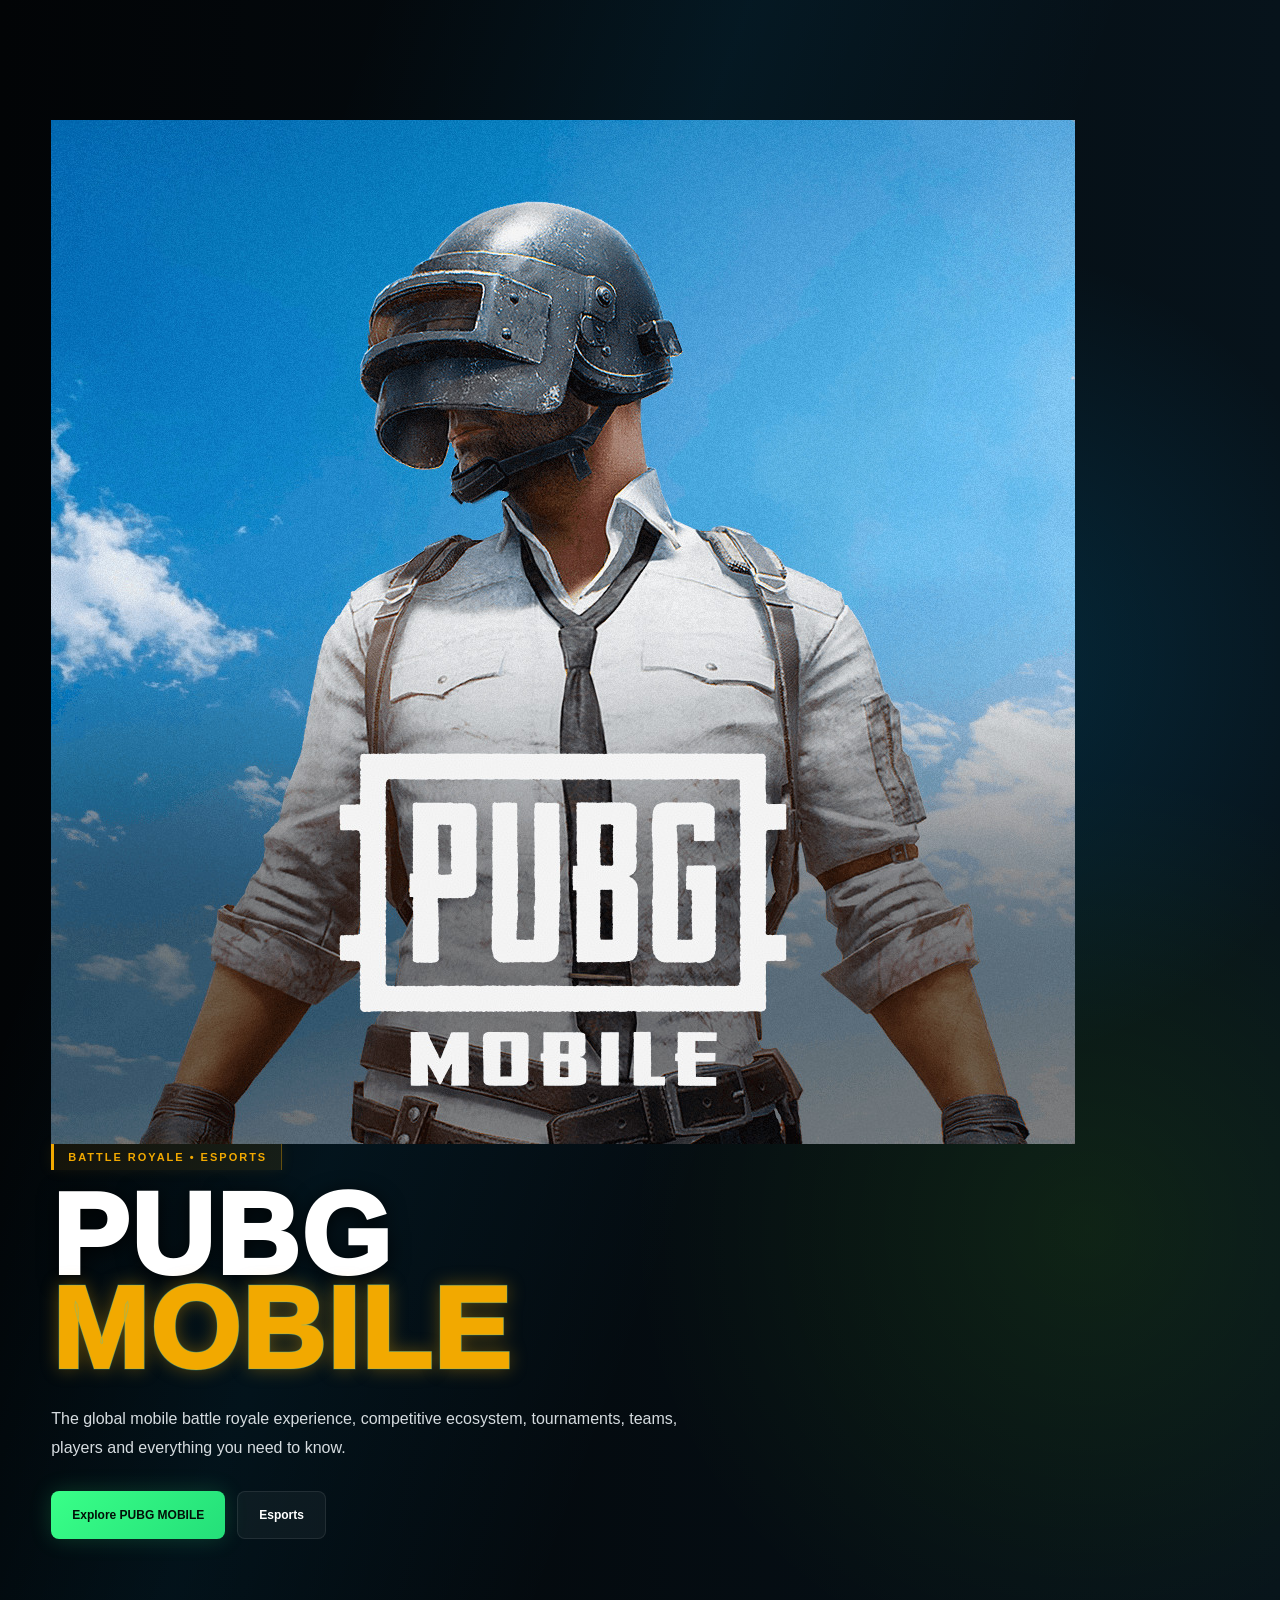
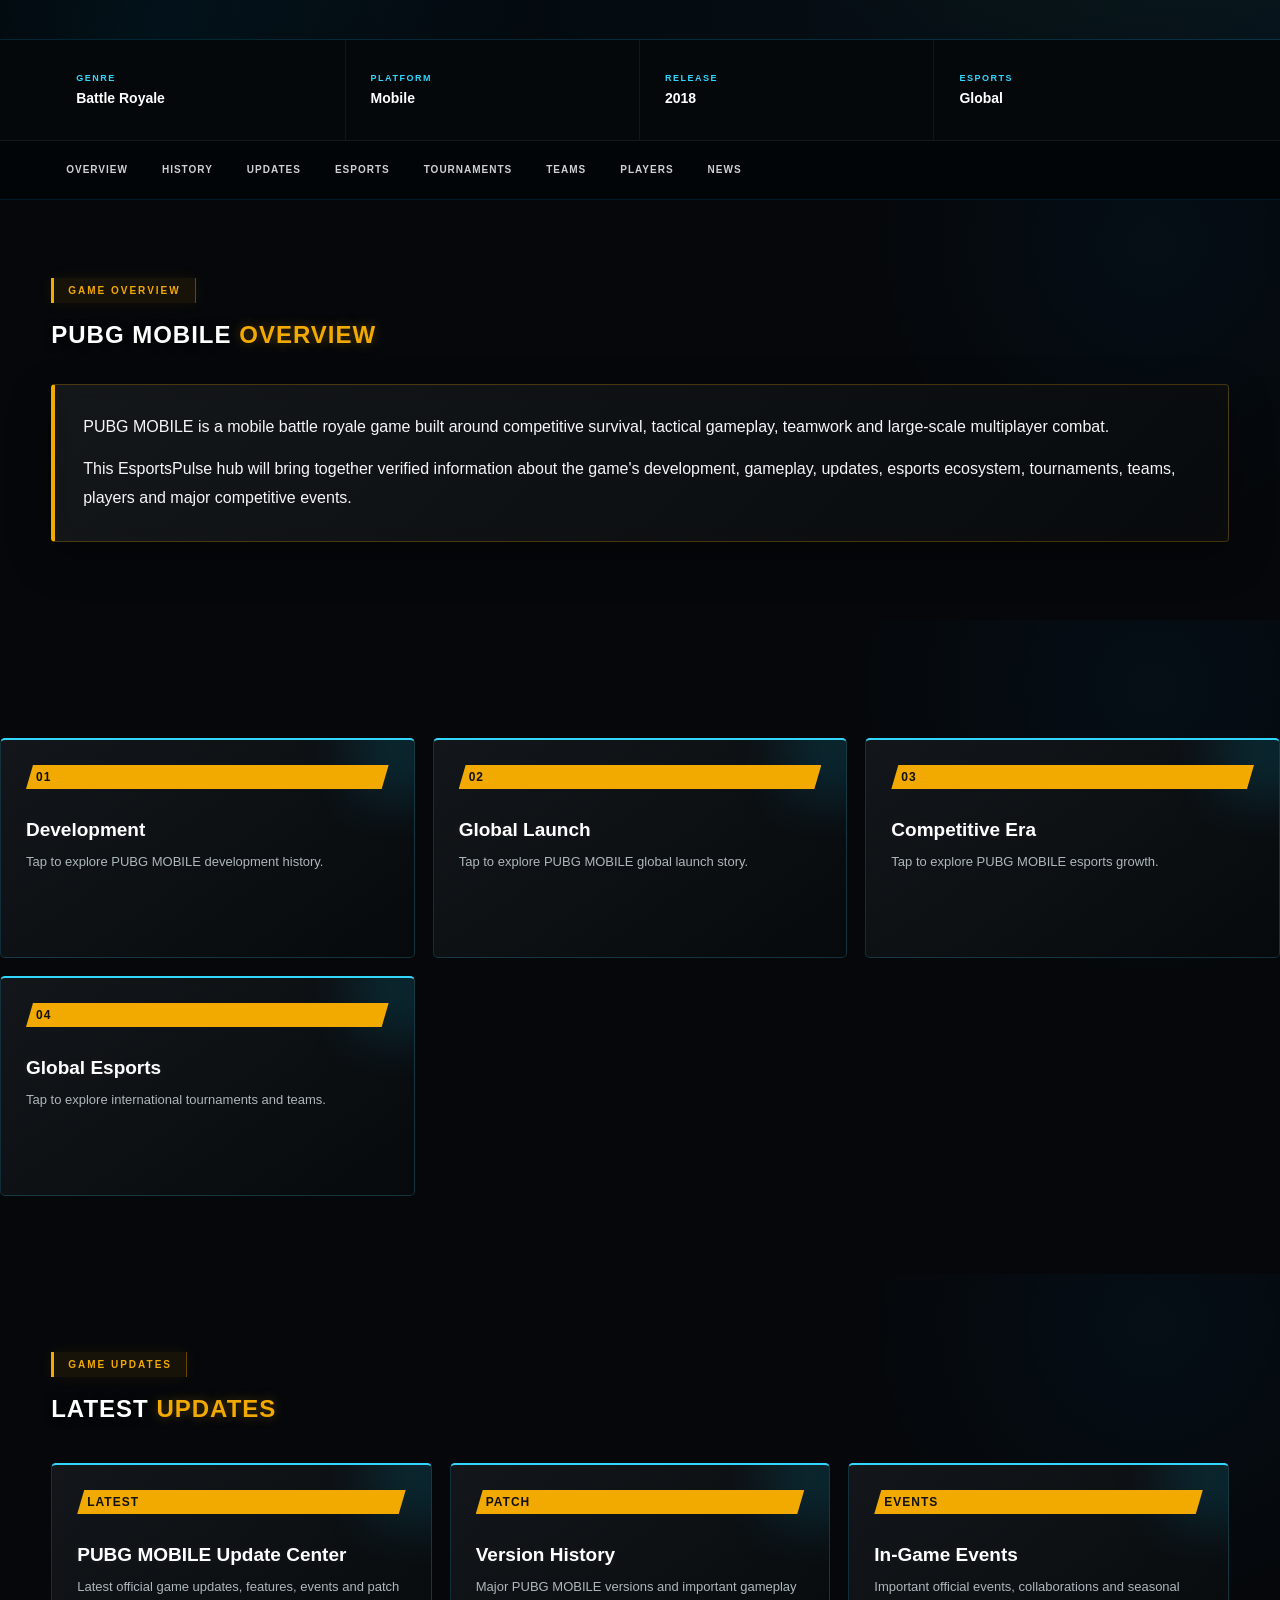
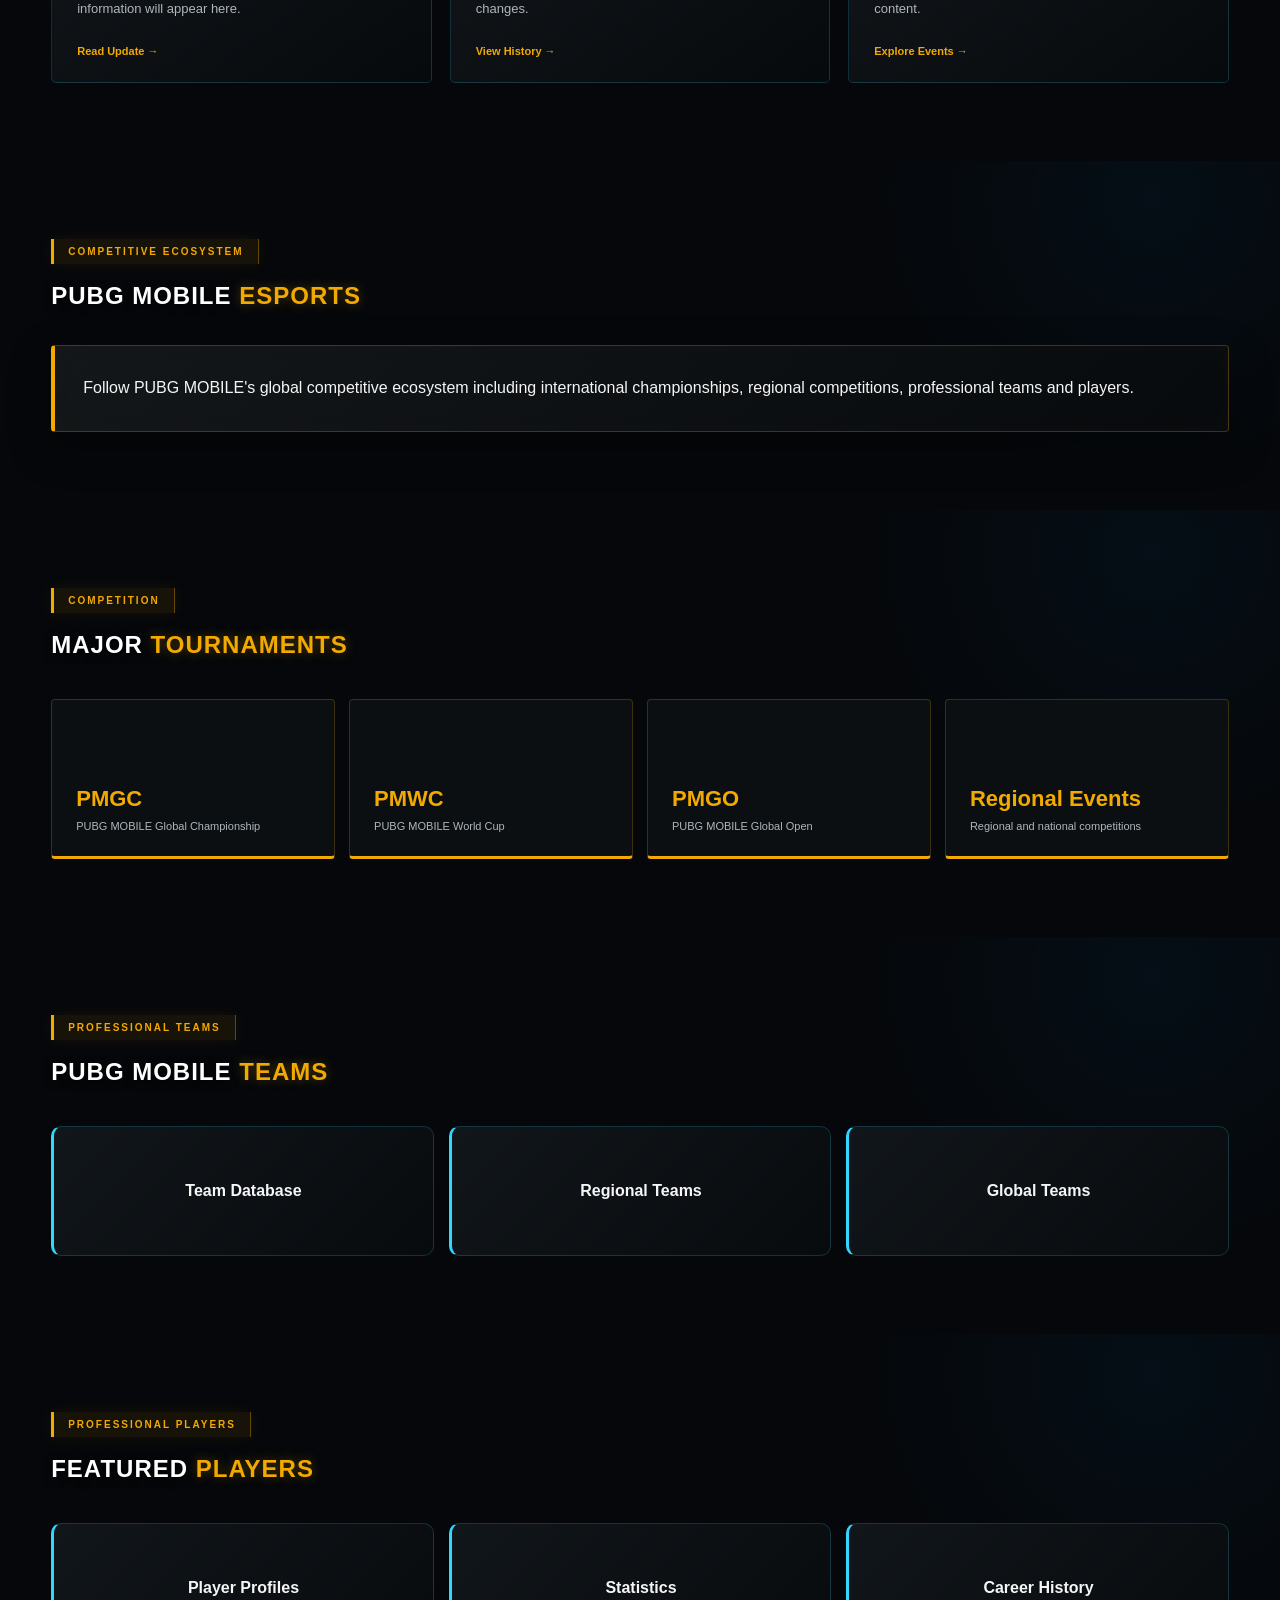
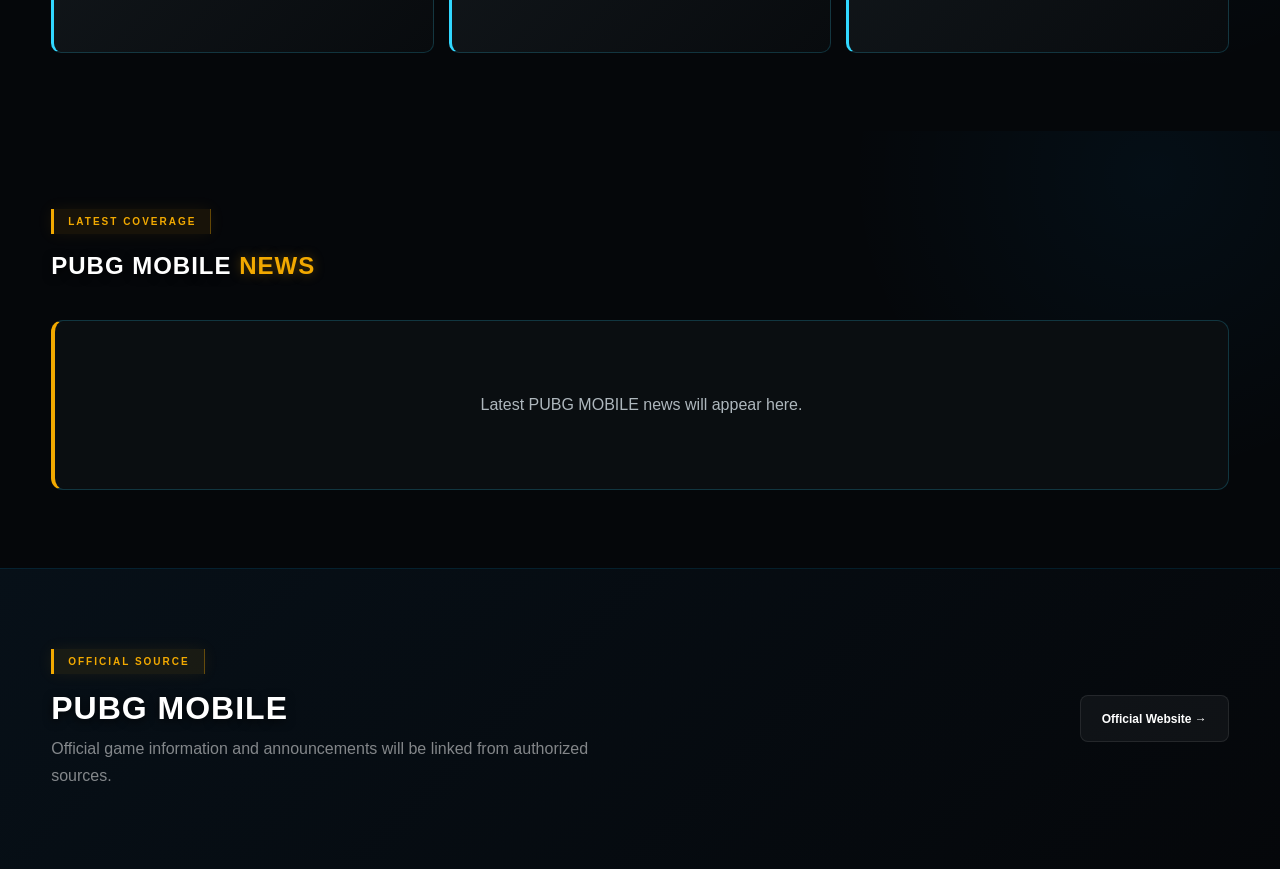
==== commit 8e9c8d99: "Update pubg-mobile.html" ====
--- a/pages/games/pubg-mobile.html
+++ b/pages/games/pubg-mobile.html
@@ -43,6 +43,426 @@
        .pubg-hero h1 span {
        color: #31d7ff !important;
      }
+        /* =========================================
+   PUBG MOBILE TEXT & SHAPE DESIGN
+   ========================================= */
+
+:root {
+    --pubg-yellow: #f2a900;
+    --pubg-gold: #ffd34e;
+    --pubg-cyan: #31d7ff;
+    --pubg-white: #f5f5f5;
+    --pubg-muted: #aeb7bd;
+    --pubg-dark: #080b0e;
+}
+
+
+/* ===== ALL PUBG SECTIONS ===== */
+
+.pubg-section {
+    position: relative;
+}
+
+
+/* ===== EYEBROW / SMALL LABEL ===== */
+
+.pubg-section .eyebrow,
+.pubg-hero .eyebrow,
+.pubg-source .eyebrow {
+
+    display: inline-block;
+
+    color: var(--pubg-yellow);
+
+    font-weight: 800;
+    letter-spacing: 2px;
+    text-transform: uppercase;
+
+    padding: 7px 14px;
+
+    background: rgba(242,169,0,0.08);
+
+    border-left: 3px solid var(--pubg-yellow);
+    border-right: 1px solid rgba(242,169,0,0.35);
+
+    box-shadow:
+        0 0 15px rgba(242,169,0,0.08);
+
+}
+
+
+/* ===== MAIN SECTION HEADINGS ===== */
+
+.pubg-section h2,
+.pubg-source h2 {
+
+    color: #ffffff;
+
+    font-weight: 900;
+    letter-spacing: 1px;
+
+    text-transform: uppercase;
+
+    text-shadow:
+        0 2px 10px rgba(0,0,0,0.8);
+
+}
+
+
+/* ===== HEADING ACCENT ===== */
+
+.pubg-section h2 span {
+
+    color: var(--pubg-yellow);
+
+    text-shadow:
+        0 0 12px rgba(242,169,0,0.35);
+
+}
+
+
+/* ===== INFORMATION CARDS ===== */
+
+.pubg-info-card {
+
+    position: relative;
+
+    background:
+        linear-gradient(
+            135deg,
+            rgba(20,24,27,0.96),
+            rgba(8,11,14,0.96)
+        );
+
+    border: 1px solid rgba(242,169,0,0.25);
+
+    border-left: 4px solid var(--pubg-yellow);
+
+    padding: 28px;
+
+    border-radius: 4px;
+
+    box-shadow:
+        0 15px 40px rgba(0,0,0,0.35),
+        inset 0 0 25px rgba(242,169,0,0.025);
+
+}
+
+
+/* ===== CARD TEXT ===== */
+
+.pubg-info-card p {
+
+    color: var(--pubg-white);
+
+    line-height: 1.8;
+
+    font-size: 16px;
+
+}
+
+
+/* ===== UPDATE CARDS ===== */
+
+.pubg-update-card {
+
+    position: relative;
+
+    background:
+        linear-gradient(
+            145deg,
+            rgba(19,23,27,0.98),
+            rgba(7,10,13,0.98)
+        );
+
+    border: 1px solid rgba(49,215,255,0.18);
+
+    border-top: 2px solid var(--pubg-cyan);
+
+    padding: 25px;
+
+    border-radius: 5px;
+
+    transition:
+        transform .25s ease,
+        border-color .25s ease,
+        box-shadow .25s ease;
+
+}
+
+
+/* CARD HOVER */
+
+.pubg-update-card:hover {
+
+    transform: translateY(-5px);
+
+    border-color: var(--pubg-yellow);
+
+    box-shadow:
+        0 10px 35px rgba(0,0,0,0.5),
+        0 0 18px rgba(242,169,0,0.12);
+
+}
+
+
+/* CARD NUMBER / LABEL */
+
+.pubg-update-card > span {
+
+    display: inline-block;
+
+    color: #111;
+
+    background: var(--pubg-yellow);
+
+    font-size: 12px;
+
+    font-weight: 900;
+
+    letter-spacing: 1px;
+
+    padding: 5px 10px;
+
+    margin-bottom: 12px;
+
+    clip-path:
+        polygon(
+            7px 0,
+            100% 0,
+            calc(100% - 7px) 100%,
+            0 100%
+        );
+
+}
+
+
+/* CARD HEADINGS */
+
+.pubg-update-card h3 {
+
+    color: #ffffff;
+
+    font-weight: 850;
+
+    text-shadow:
+        0 0 8px rgba(255,255,255,0.08);
+
+}
+
+
+/* CARD DESCRIPTION */
+
+.pubg-update-card p {
+
+    color: var(--pubg-muted);
+
+    line-height: 1.7;
+
+}
+
+
+/* CARD LINKS */
+
+.pubg-update-card a {
+
+    color: var(--pubg-yellow);
+
+    font-weight: 800;
+
+    text-decoration: none;
+
+}
+
+.pubg-update-card a:hover {
+
+    color: #ffffff;
+
+    text-shadow:
+        0 0 10px rgba(242,169,0,0.5);
+
+}
+
+
+/* ===== TOURNAMENT CARDS ===== */
+
+.pubg-tournament-grid article {
+
+    position: relative;
+
+    background: #0b0f12;
+
+    border: 1px solid rgba(242,169,0,0.22);
+
+    border-bottom: 3px solid var(--pubg-yellow);
+
+    padding: 24px;
+
+    border-radius: 4px;
+
+    transition: .25s ease;
+
+}
+
+
+.pubg-tournament-grid article:hover {
+
+    transform: translateY(-4px);
+
+    box-shadow:
+        0 10px 30px rgba(0,0,0,0.45),
+        0 0 18px rgba(242,169,0,0.12);
+
+}
+
+
+.pubg-tournament-grid h3 {
+
+    color: var(--pubg-yellow);
+
+    font-size: 22px;
+
+    font-weight: 900;
+
+}
+
+
+.pubg-tournament-grid p {
+
+    color: var(--pubg-muted);
+
+}
+
+
+/* ===== PLACEHOLDER BOXES ===== */
+
+.pubg-placeholder-grid > div {
+
+    background:
+        linear-gradient(
+            135deg,
+            #11161a,
+            #080b0e
+        );
+
+    color: var(--pubg-white);
+
+    border: 1px solid rgba(49,215,255,0.18);
+
+    border-left: 3px solid var(--pubg-cyan);
+
+    padding: 22px;
+
+    font-weight: 800;
+
+    transition: .25s ease;
+
+}
+
+
+.pubg-placeholder-grid > div:hover {
+
+    border-left-color: var(--pubg-yellow);
+
+    color: var(--pubg-yellow);
+
+    transform: translateX(4px);
+
+}
+
+
+/* ===== NEWS BOX ===== */
+
+.pubg-news-placeholder {
+
+    background: #0a0e11;
+
+    color: var(--pubg-muted);
+
+    border: 1px solid rgba(49,215,255,0.2);
+
+    border-left: 4px solid var(--pubg-yellow);
+
+    padding: 25px;
+
+}
+
+
+/* ===== HERO DESCRIPTION ===== */
+
+.pubg-hero-content > p {
+
+    color: #d6dce0;
+
+    line-height: 1.8;
+
+}
+
+
+/* ===== HERO TITLE ===== */
+
+.pubg-hero h1 {
+
+    font-weight: 950 !important;
+
+    letter-spacing: 2px;
+
+    text-shadow:
+        0 4px 20px rgba(0,0,0,0.8);
+
+}
+
+.pubg-hero h1 span {
+
+    color: var(--pubg-yellow) !important;
+
+    text-shadow:
+        0 0 18px rgba(242,169,0,0.35);
+
+}
+
+
+/* ===== QUICK INFORMATION ===== */
+
+.pubg-quick-grid small {
+
+    color: var(--pubg-cyan);
+
+    font-weight: 800;
+
+    letter-spacing: 1.5px;
+
+}
+
+
+.pubg-quick-grid strong {
+
+    color: #ffffff;
+
+    font-weight: 900;
+
+}
+
+
+/* ===== NAVIGATION ===== */
+
+.pubg-navigation a {
+
+    color: #cbd2d6;
+
+    transition: .2s ease;
+
+}
+
+
+.pubg-navigation a:hover {
+
+    color: var(--pubg-yellow);
+
+    text-shadow:
+        0 0 10px rgba(242,169,0,0.4);
+
+}
 </style>
 </head>
 
@@ -675,10 +1095,89 @@
     position:relative;
 }
 .blue-zone-scan{
-    .scan-content{
+    display:none;
+    position:fixed;
+    top:0;
+    left:0;
+    width:100%;
+    height:100%;
+    background:
+    radial-gradient(circle at center,
+    rgba(20,40,55,.85) 0%,
+    rgba(5,8,12,.96) 55%,
+    #000 100%);
+    overflow:hidden;
+    backdrop-filter:blur(6px);
+    z-index:99998;
+    justify-content:center;
+    align-items:center;
+    animation:bluePulse 1s linear infinite;
+}
+.blue-zone-scan::before{
+    content:"";
+    position:absolute;
+    inset:0;
+
+    background:
+    linear-gradient(rgba(49,215,255,.045) 1px, transparent 1px),
+    linear-gradient(90deg, rgba(49,215,255,.045) 1px, transparent 1px);
+
+    background-size:40px 40px;
+    pointer-events:none;
+}
+
+.blue-zone-scan::after{
+    content:"";
+    position:absolute;
+    left:0;
+    top:-5%;
+    width:100%;
+    height:2px;
+
+    background:linear-gradient(
+        90deg,
+        transparent,
+        #31d7ff,
+        white,
+        #31d7ff,
+        transparent
+    );
+
+    box-shadow:0 0 20px #31d7ff;
+
+    animation:gamingScanLine 2s linear infinite;
+    pointer-events:none;
+}
+
+@keyframes gamingScanLine{
+    0%{
+        top:-5%;
+    }
+
+    100%{
+        top:105%;
+    }
+}
+.scan-content{
     text-align:center;
     color:#31d7ff;
     z-index:2;
+
+    width:80%;
+    max-width:700px;
+
+    padding:30px;
+
+    background:rgba(2,8,12,.72);
+
+    border:1px solid rgba(49,215,255,.45);
+
+    box-shadow:
+        0 0 30px rgba(49,215,255,.15),
+        inset 0 0 25px rgba(49,215,255,.05);
+
+    backdrop-filter:blur(5px);
+}
 }
 
 .scan-content h1{
@@ -689,75 +1188,7 @@
 .scan-content h2{
     margin:15px 0;
     animation:flicker 1s infinite;
-}
-
-.progress-bar{
-    width:300px;
-    height:8px;
-    background:#111;
-    border-radius:20px;
-    overflow:hidden;
-    margin:20px auto;
-    border:1px solid #31d7ff;
-}
-
-.progress-fill{
-    width:0%;
-    height:100%;
-    background:#31d7ff;
-    animation:loading 3s linear forwards;
-}
-
-@keyframes loading{
-    from{width:0%;}
-    to{width:100%;}
-}
-
-.radar-circle{
-    position:absolute;
-    width:150px;
-    height:150px;
-    border:2px solid #31d7ff;
-    border-radius:50%;
-    animation:radar 2s linear infinite;
-}
-
-.delay1{
-    animation-delay:.7s;
-}
-
-.delay2{
-    animation-delay:1.4s;
-}
-
-@keyframes radar{
-    0%{
-        transform:scale(.5);
-        opacity:1;
-    }
-    100%{
-        transform:scale(4);
-        opacity:0;
-    }
-}
-
-@keyframes flicker{
-    50%{
-        opacity:.5;
-    }
-}
-display:none;
-position:fixed;
-top:0;
-left:0;
-width:100%;
-height:100%;
-background:rgba(0,150,255,.15);
-backdrop-filter:blur(6px);
-z-index:99998;
-justify-content:center;
-align-items:center;
-animation:bluePulse 1s linear infinite;
+
 }
 
 .scan-text{
@@ -766,17 +1197,38 @@
 color:#31d7ff;
 text-shadow:0 0 20px #31d7ff;
 }
-
-@keyframes bluePulse{
-0%{background:rgba(0,150,255,.05);}
-50%{background:rgba(0,150,255,.25);}
-100%{background:rgba(0,150,255,.05);}
-}
+        
     </style>
 
     <script>
 
 function showHistory(type){
+    const audioCtx =
+    new (window.AudioContext || window.webkitAudioContext)();
+
+function gamingBeep(freq, duration, delay = 0){
+
+    const osc = audioCtx.createOscillator();
+    const gain = audioCtx.createGain();
+
+    osc.type = "square";
+    osc.frequency.value = freq;
+
+    gain.gain.value = 0.025;
+
+    osc.connect(gain);
+    gain.connect(audioCtx.destination);
+
+    osc.start(audioCtx.currentTime + delay);
+
+    osc.stop(
+        audioCtx.currentTime + delay + duration
+    );
+}
+
+gamingBeep(180,0.12);
+gamingBeep(360,0.12,0.12);
+gamingBeep(720,0.15,0.24);
 
 document.getElementById("blueZoneScan").style.display="flex";
 
@@ -788,7 +1240,8 @@
 const status=document.getElementById("scanStatus");
 
 status.innerHTML="ACCESSING DATABASE...";
-    setTimeout(()=>{
+
+setTimeout(()=>{
  document.getElementById("scanStatus").innerHTML=
  "DECRYPTING FILES...";
 },1000);
@@ -805,15 +1258,23 @@
 <h2>PUBG MOBILE Development</h2>
 
 <p>
-PUBG MOBILE was developed by Tencent Games in partnership with
-KRAFTON. The goal was to bring the original PUBG experience
-to smartphones while maintaining realistic gameplay, tactical
-combat and battle royale mechanics.
+PUBG MOBILE is the official mobile adaptation of PUBG: BATTLEGROUNDS.
+It was co-developed by LIGHTSPEED STUDIOS of Tencent Games and KRAFTON, Inc., under an official PUBG license.
+The mobile version was built using Unreal Engine 4 and was designed to bring the core
+PUBG battle-royale experience to mobile devices while adapting controls and performance for smartphones.
 </p>
 
 <p>
-The game introduced Erangel, Miramar, Sanhok and Livik while
-continuously improving graphics, optimization and esports features.
+The development focused heavily on visual quality, maps, shooting experience, optimization and mobile controls.
+The goal was to preserve the feel of PUBG while making it accessible on mobile hardware.
+The game uses the familiar survival format in which players land on a battlefield,
+search for supplies, use terrain and vehicles, and compete while the playzone gradually shrinks.
+</p>
+
+<p>
+Development continued after launch through major content updates.
+Early updates introduced features such as Miramar, Royale Pass, first-person perspective, weapon finishes and additional gameplay systems.
+Sanhok was subsequently added as another major map.
 </p>
 `;
 
@@ -844,16 +1305,30 @@
 <h2>Competitive Era</h2>
 
 <p>
-PUBG MOBILE evolved from a casual game into a professional
-esports title. Regional leagues, official tournaments and
-qualifiers were introduced globally.
+PUBG MOBILE rapidly developed beyond casual gameplay into a structured competitive ecosystem.
 </p>
 
 <p>
-Professional organizations invested heavily in PUBG MOBILE,
-creating one of the largest mobile esports ecosystems.
+One important early milestone was the introduction of organized competitive tournaments and regional competitions.
+By 2019, PUBG MOBILE had established the PUBG MOBILE Club Open (PMCO) structure across multiple regions.
 </p>
-`;
+
+<p>
+The scale was already significant: PUBG MOBILE reported more than 35,000 teams registered for the 2019 PMCO Spring Split,
+with regional competitions leading toward global finals in Berlin.
+The 2019 competitive program announced a prize pool of $2.5 million.
+</p>
+
+<p>
+PUBG Mobile
+Competitive PUBG MOBILE developed around team-based
+tournaments,
+qualifiers,
+regional competitions and international events.
+Tournament scoring commonly combines placement/rank points and elimination points,
+creating a competitive balance between survival and performance.
+</p>
+';
 
 }
 
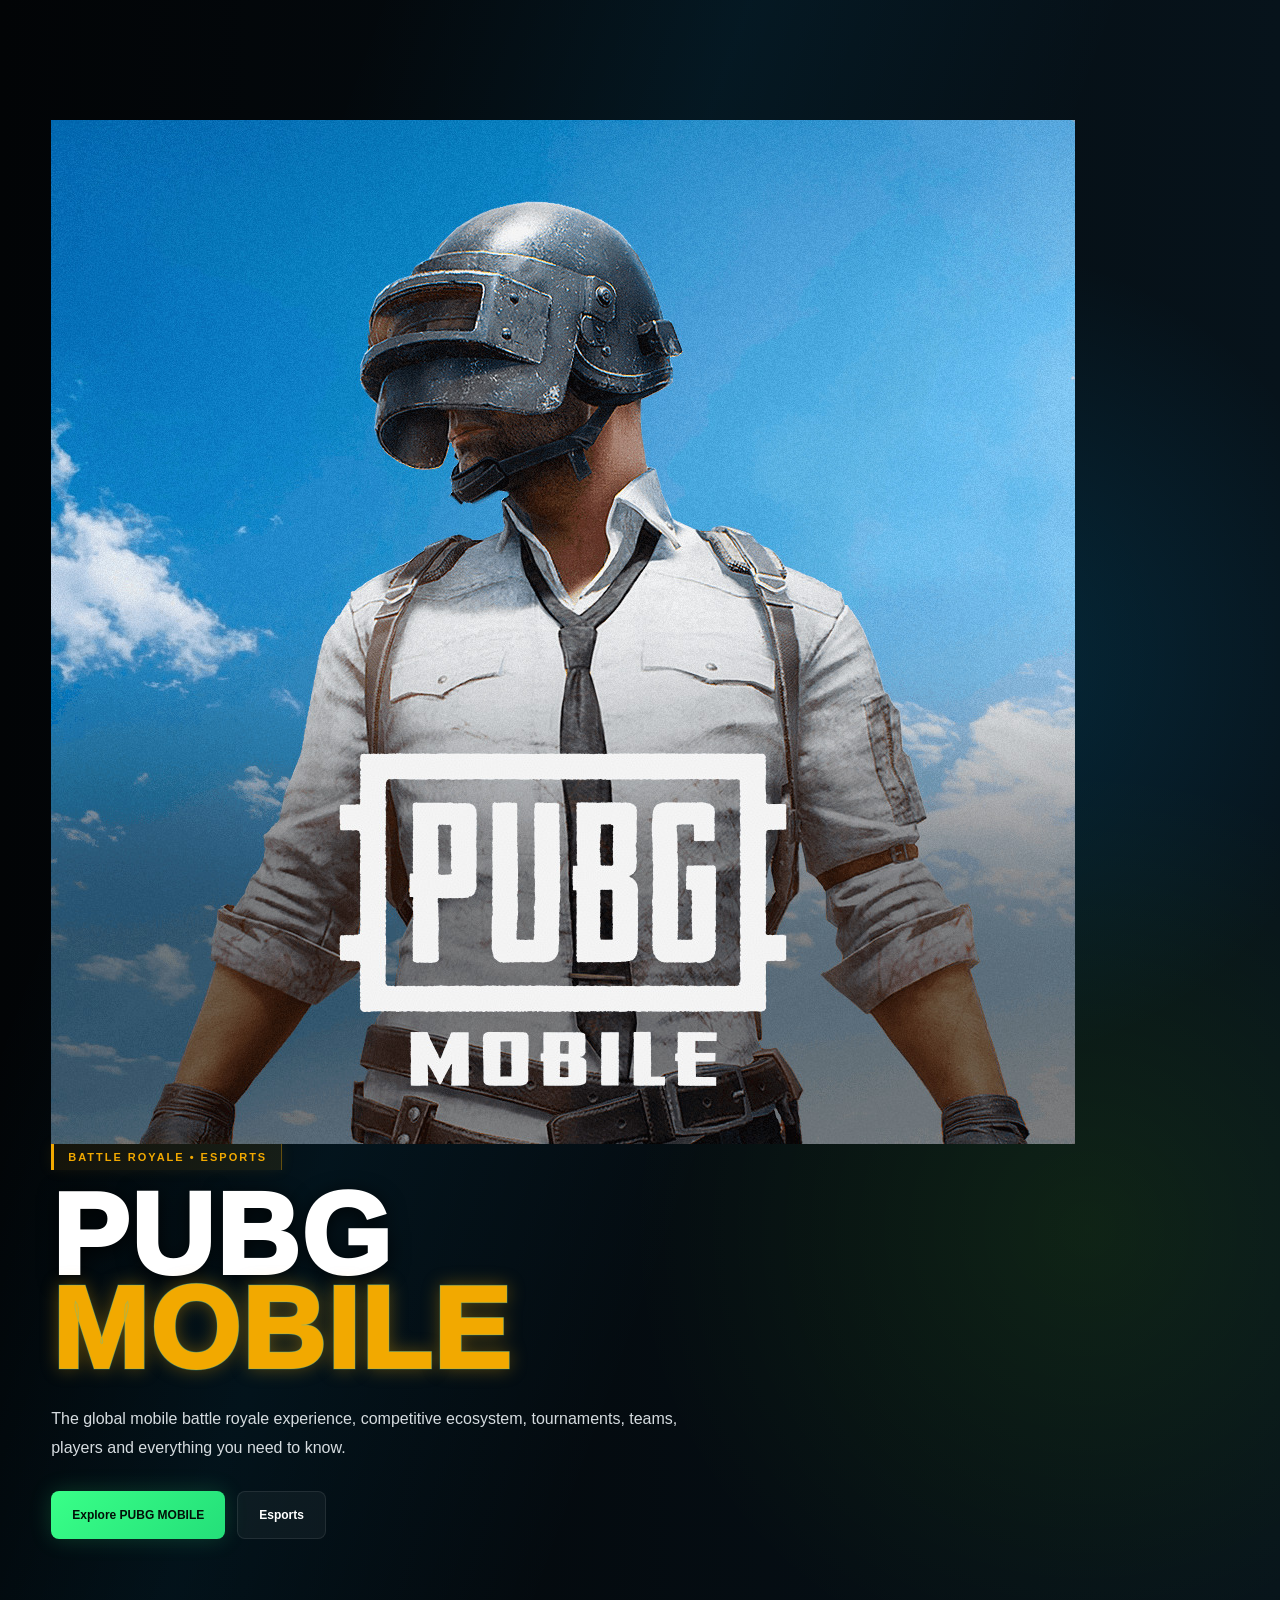
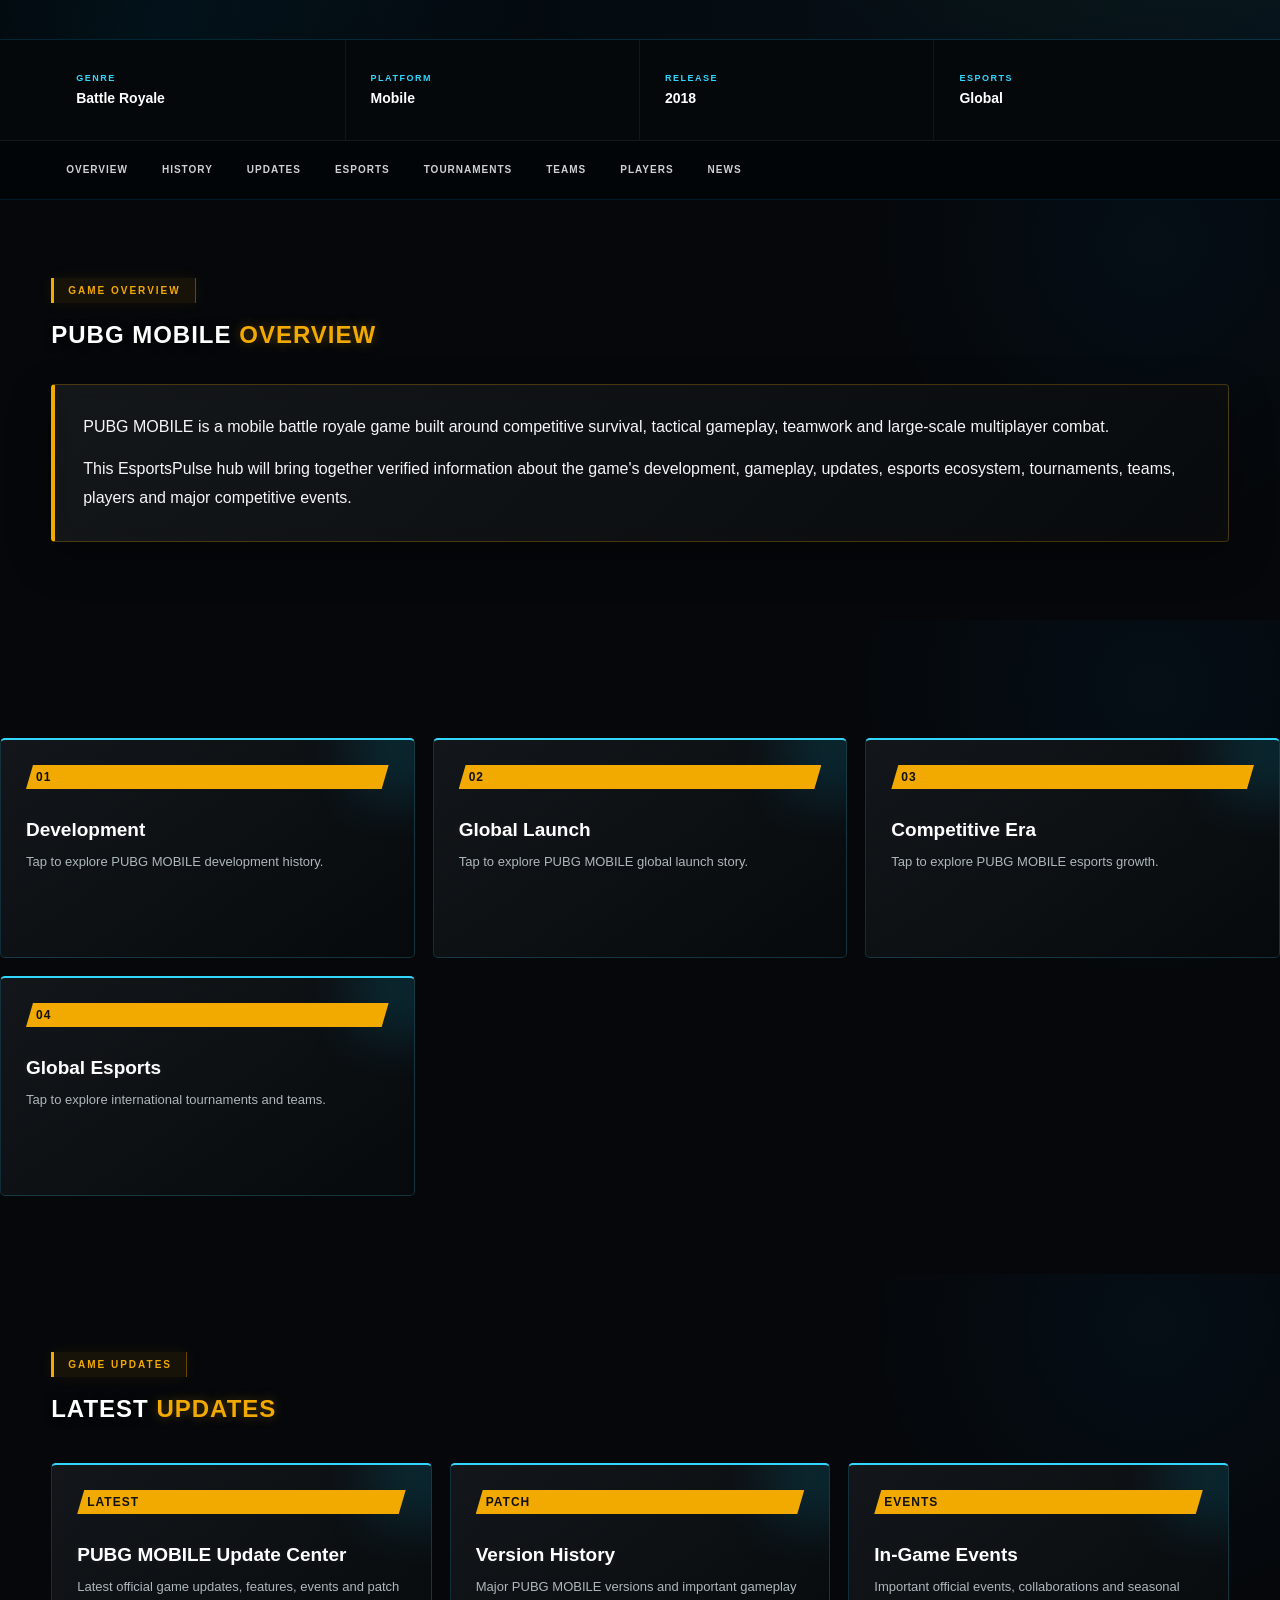
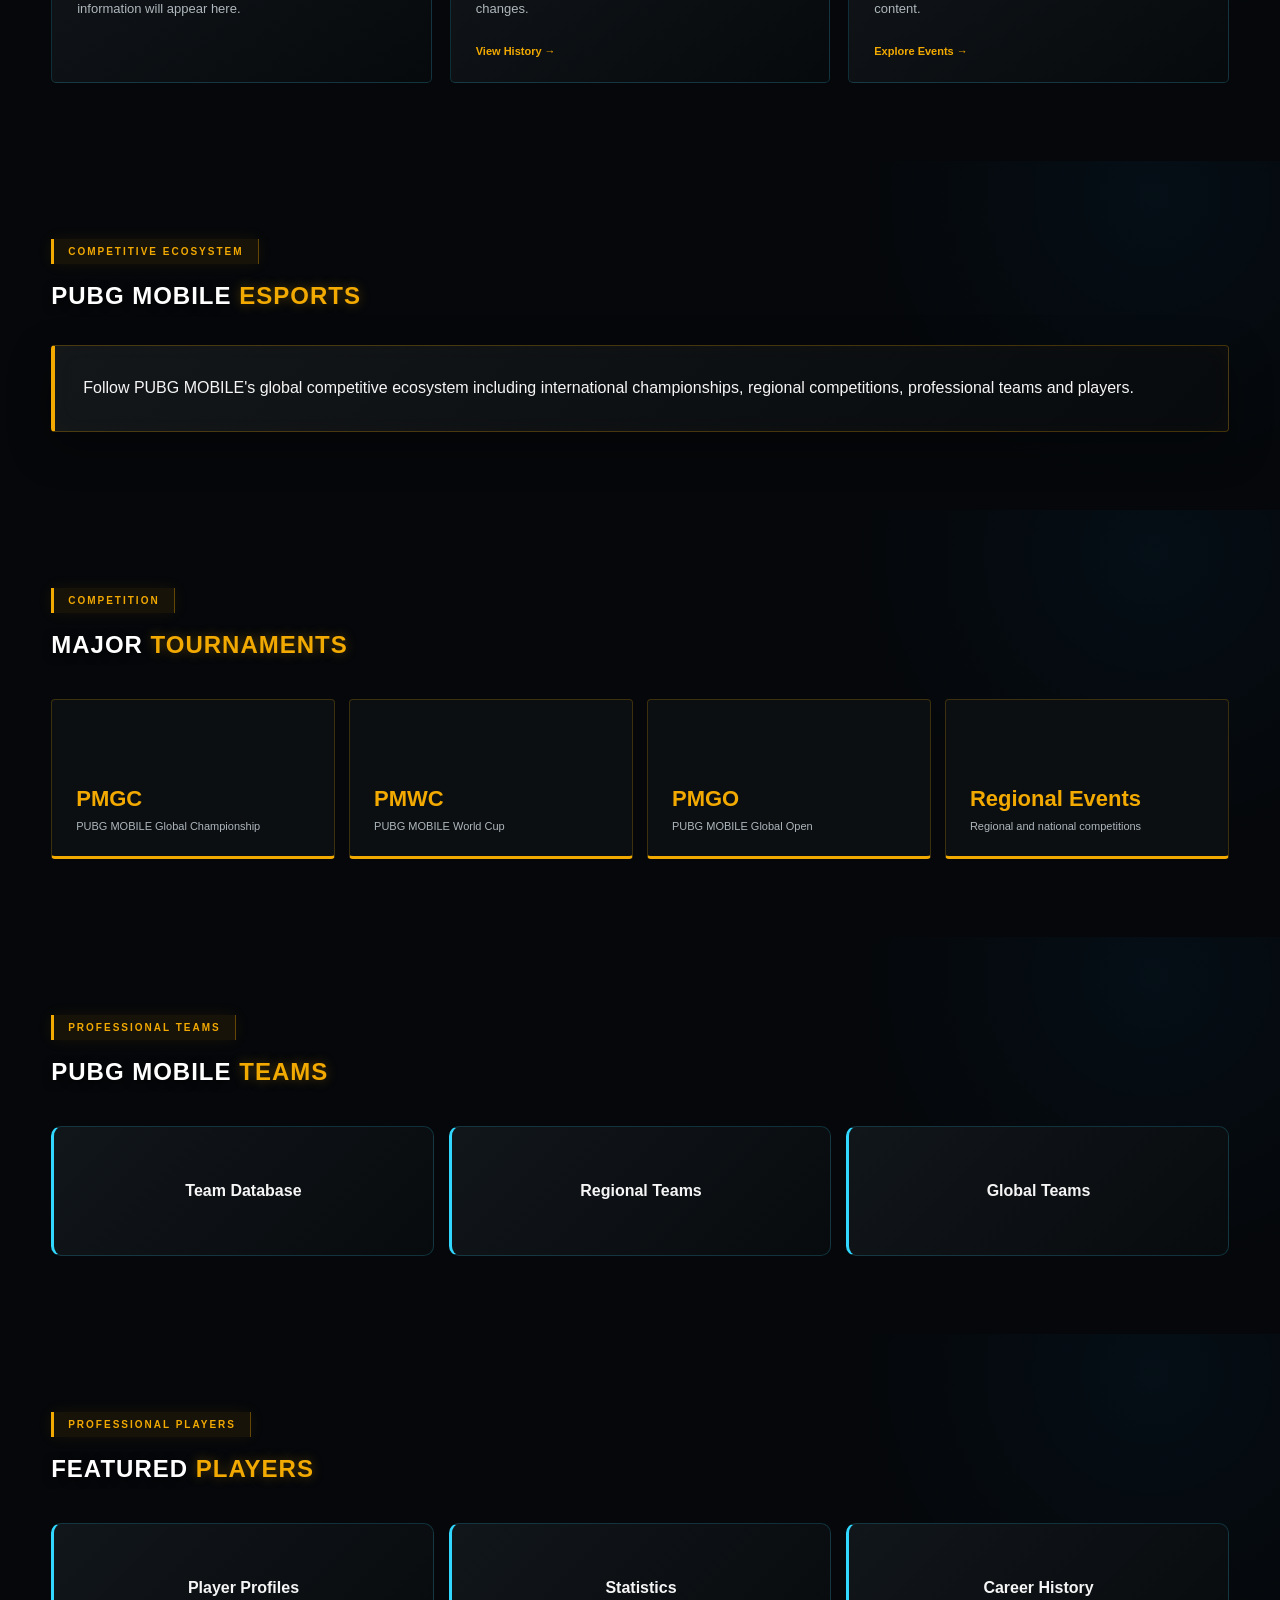
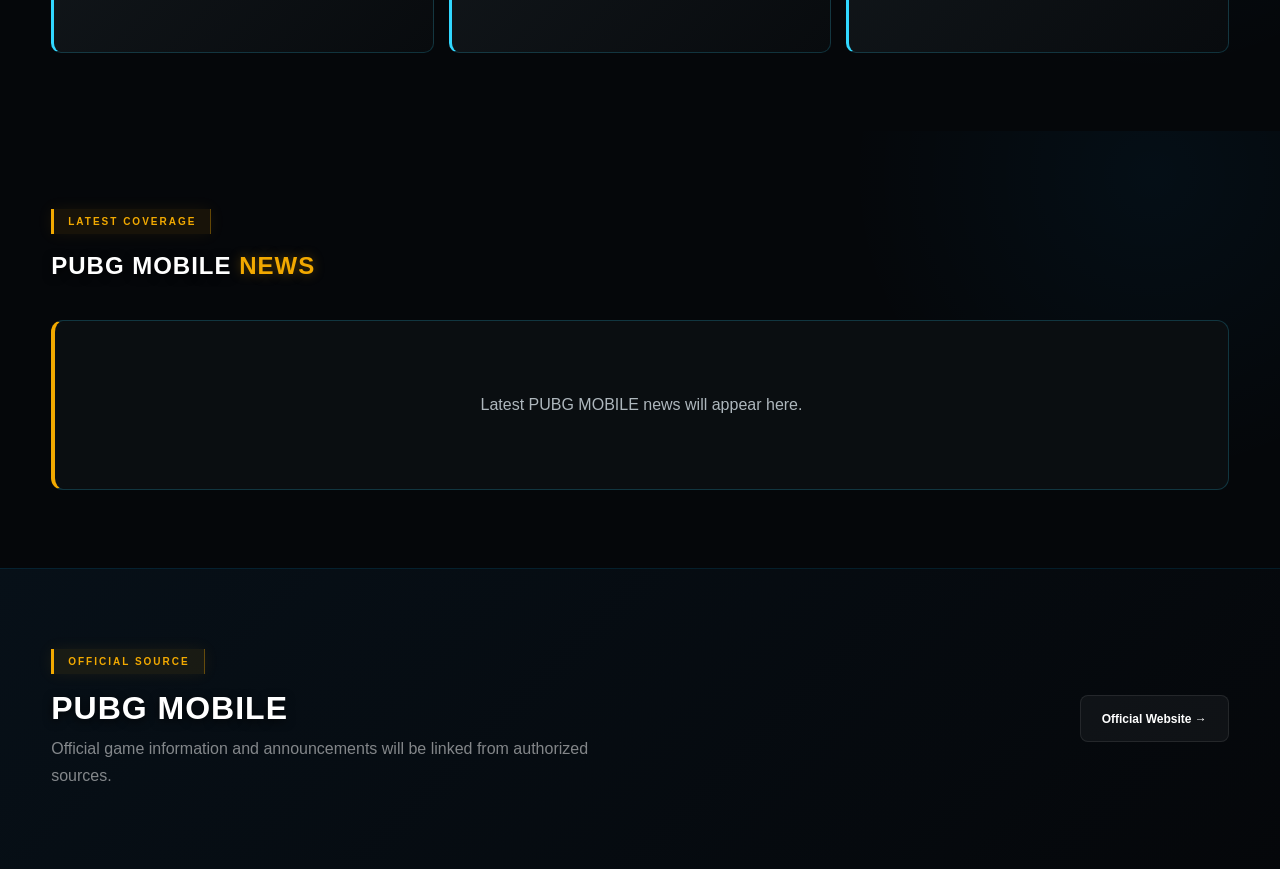
==== commit dfce5888: "Update pubg-mobile.html" ====
--- a/pages/games/pubg-mobile.html
+++ b/pages/games/pubg-mobile.html
@@ -740,27 +740,15 @@
 
                 <div class="pubg-update-grid">
 
-                    <article class="pubg-update-card">
-
-                        <span>
-                            LATEST
-                        </span>
-
-                        <h3>
-                            PUBG MOBILE Update Center
-                        </h3>
-
-                        <p>
-                            Latest official game updates,
-                            features, events and patch information
-                            will appear here.
-                        </p>
-
-                        <a href="#">
-                            Read Update →
-                        </a>
-
-                    </article>
+                <article class="pubg-update-card" onclick="showUpdate('v46')">
+    <span>LATEST</span>
+    <h3>PUBG MOBILE Update Center</h3>
+    <p>
+        Latest official game updates,
+        features, events and patch information
+        will appear here.
+    </p>
+                </article>
 
 
                     <article class="pubg-update-card">
@@ -1178,7 +1166,7 @@
 
     backdrop-filter:blur(5px);
 }
-}
+
 
 .scan-content h1{
     font-size:38px;
@@ -1328,7 +1316,7 @@
 Tournament scoring commonly combines placement/rank points and elimination points,
 creating a competitive balance between survival and performance.
 </p>
-';
+`;
 
 }
 
